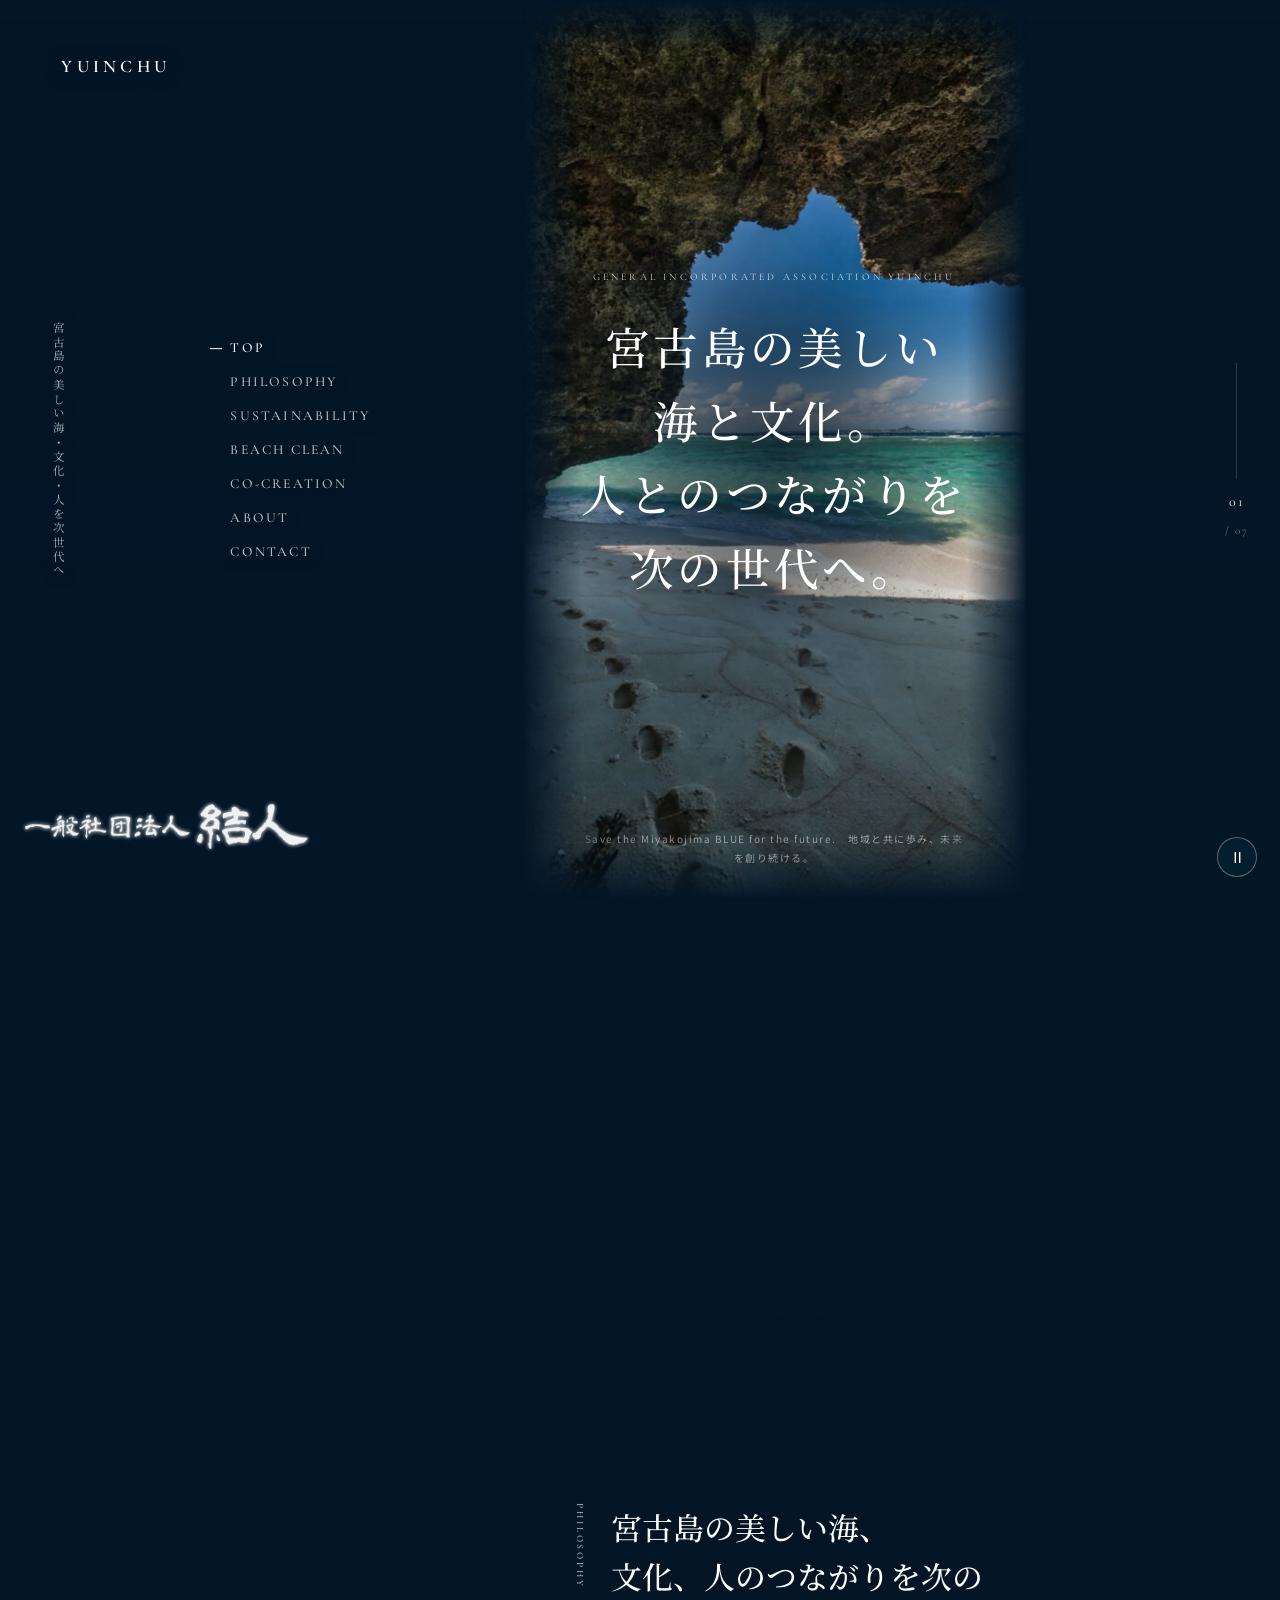
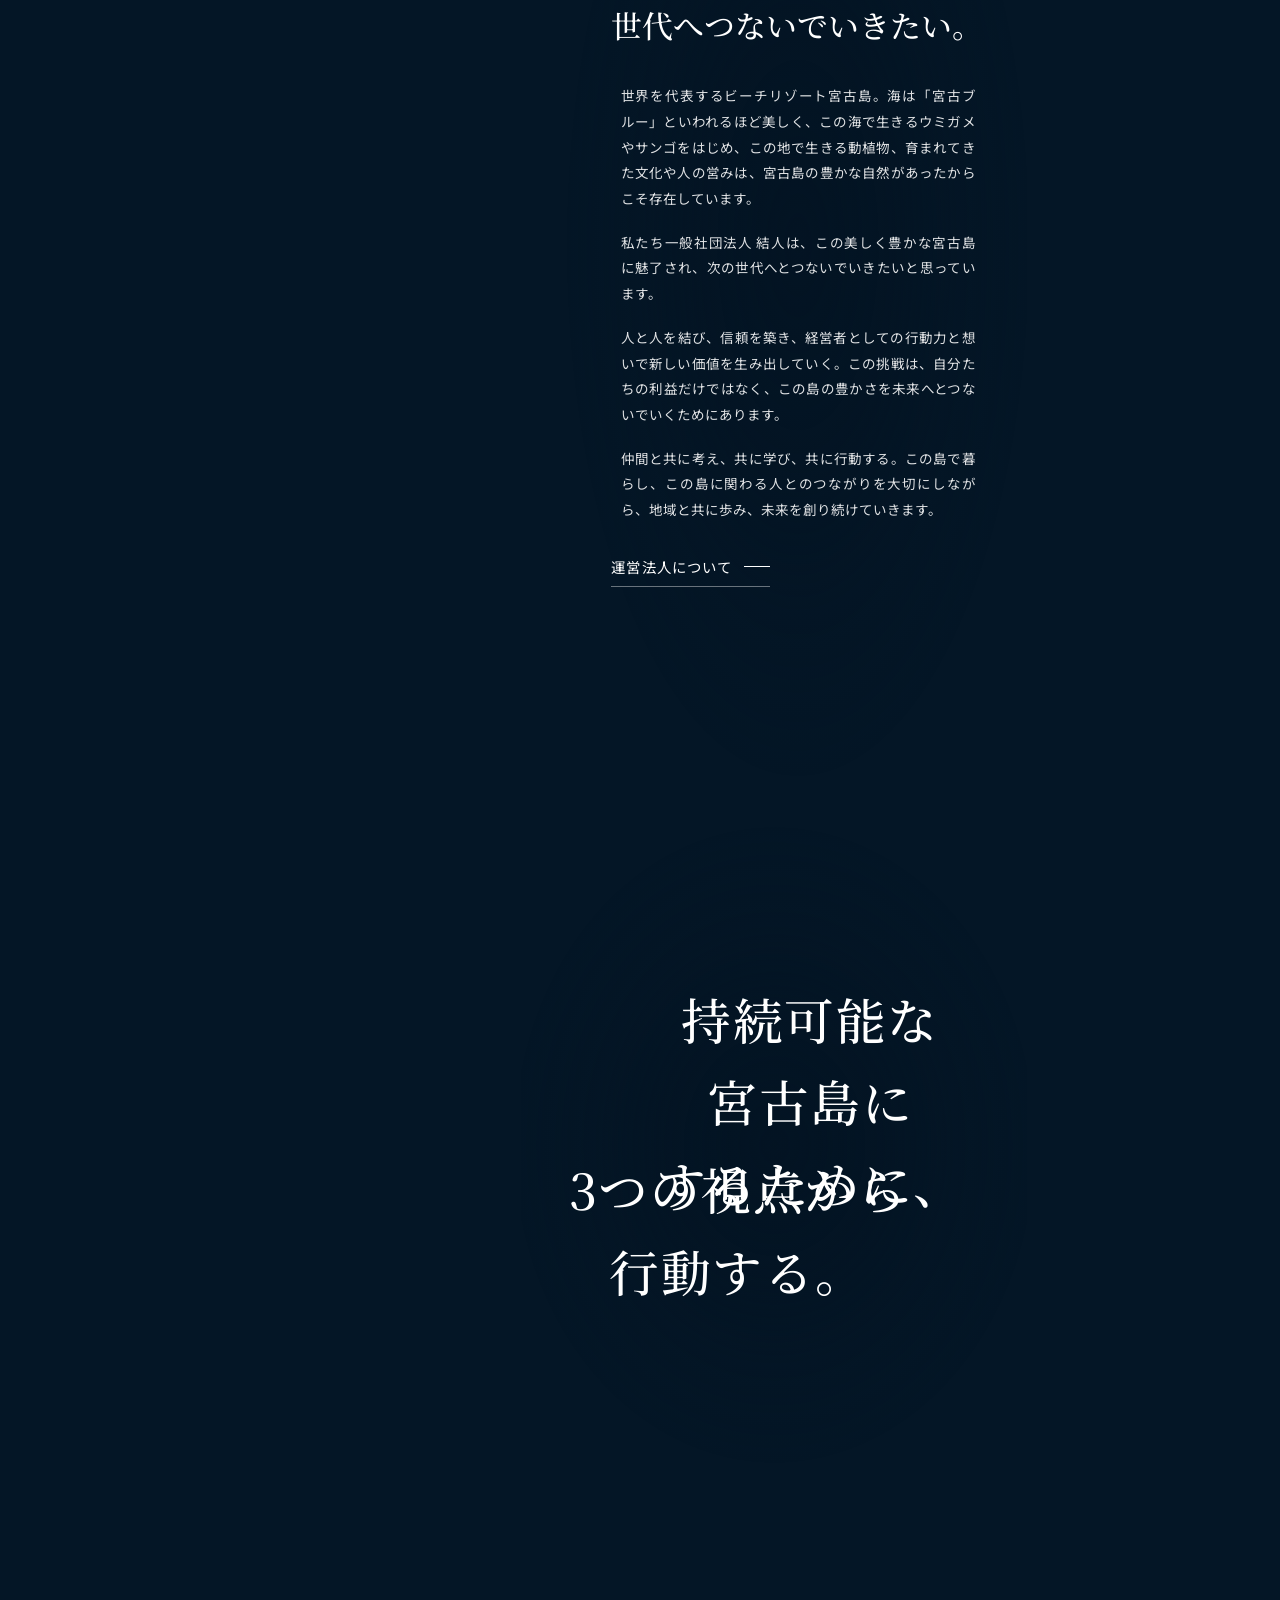
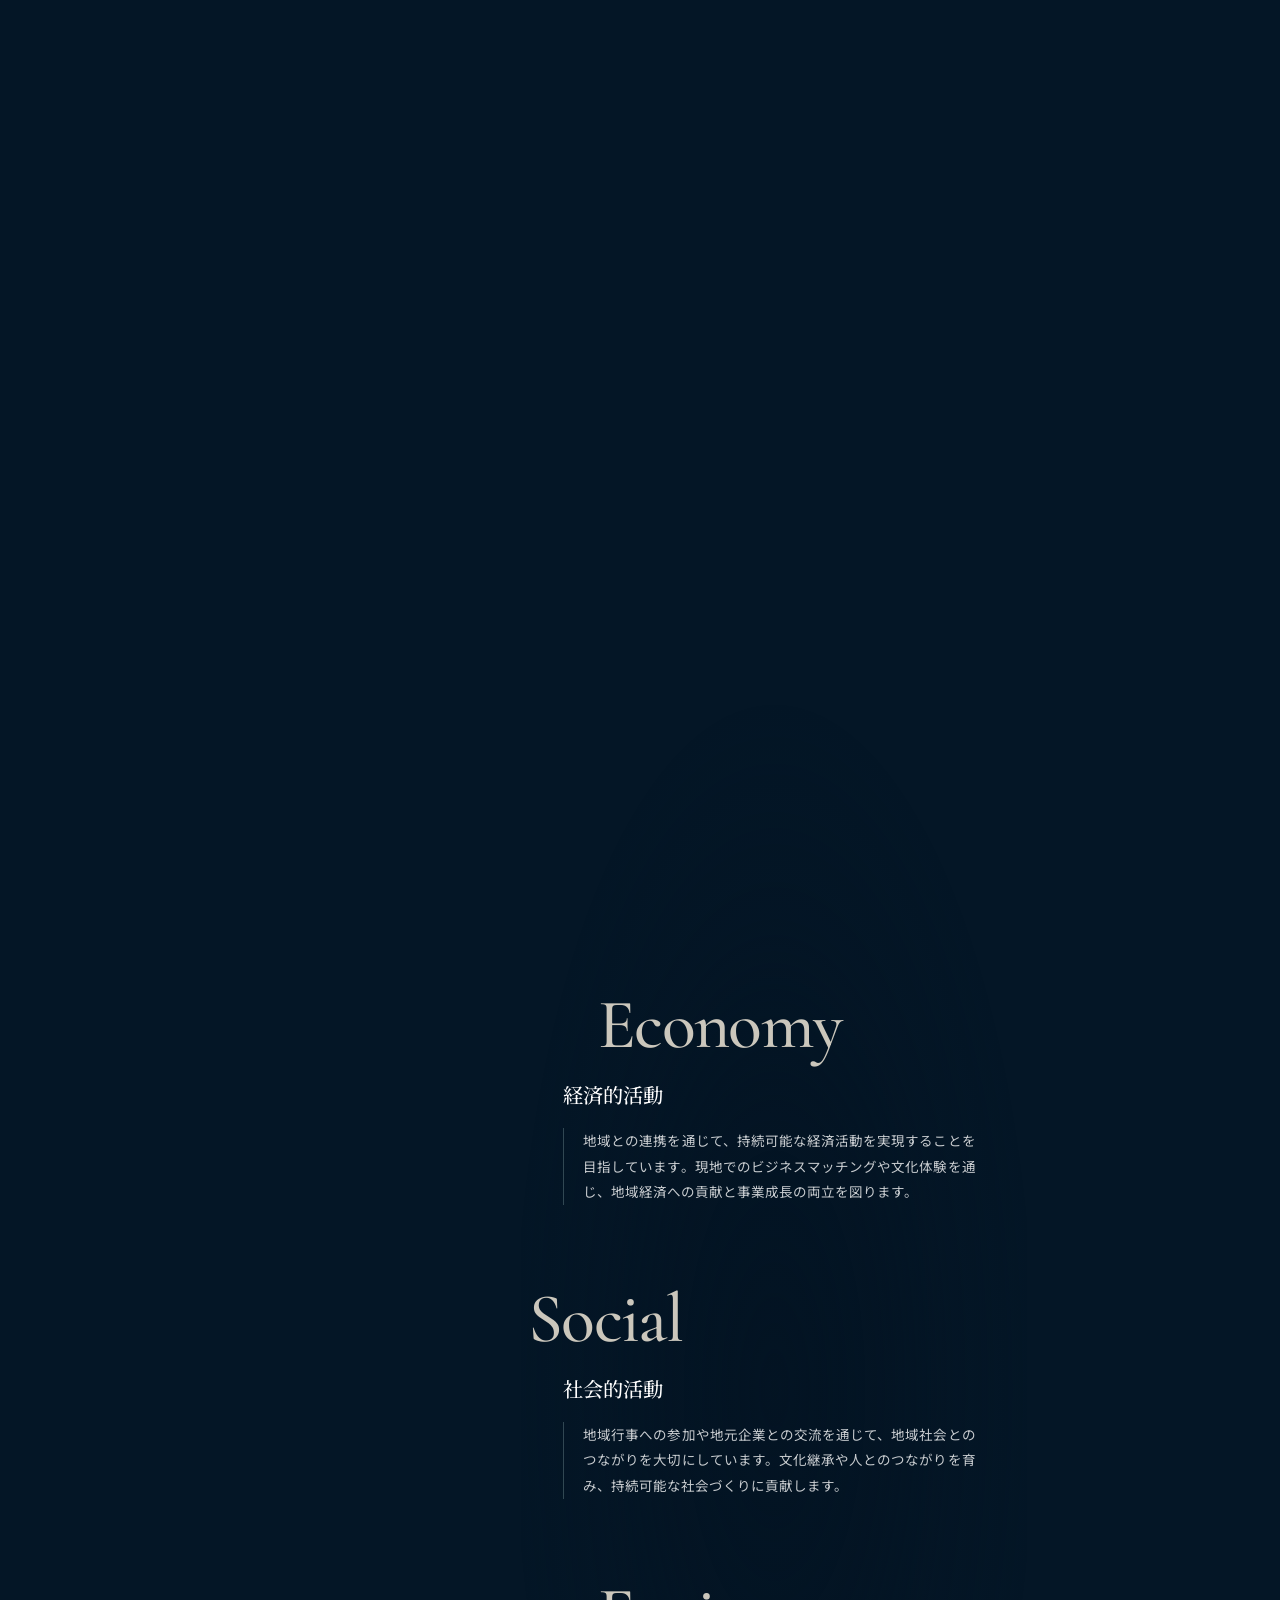
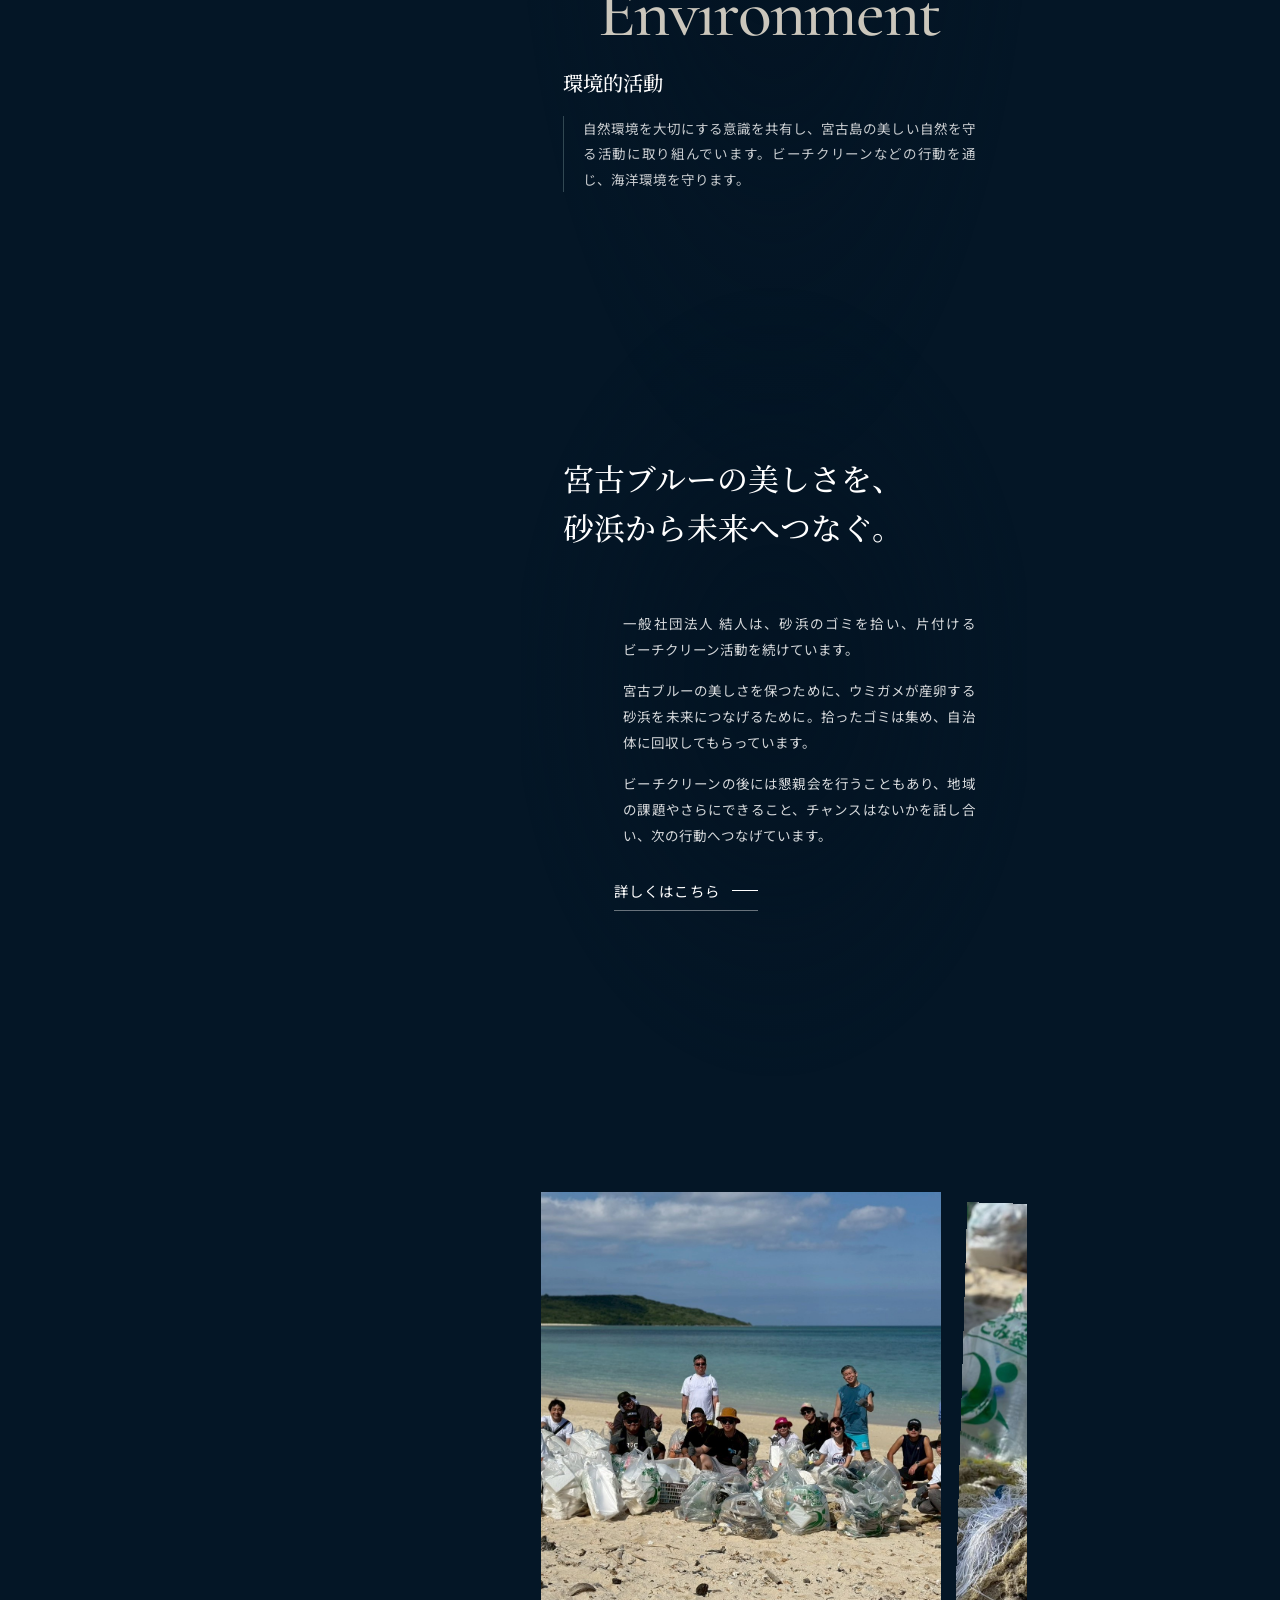
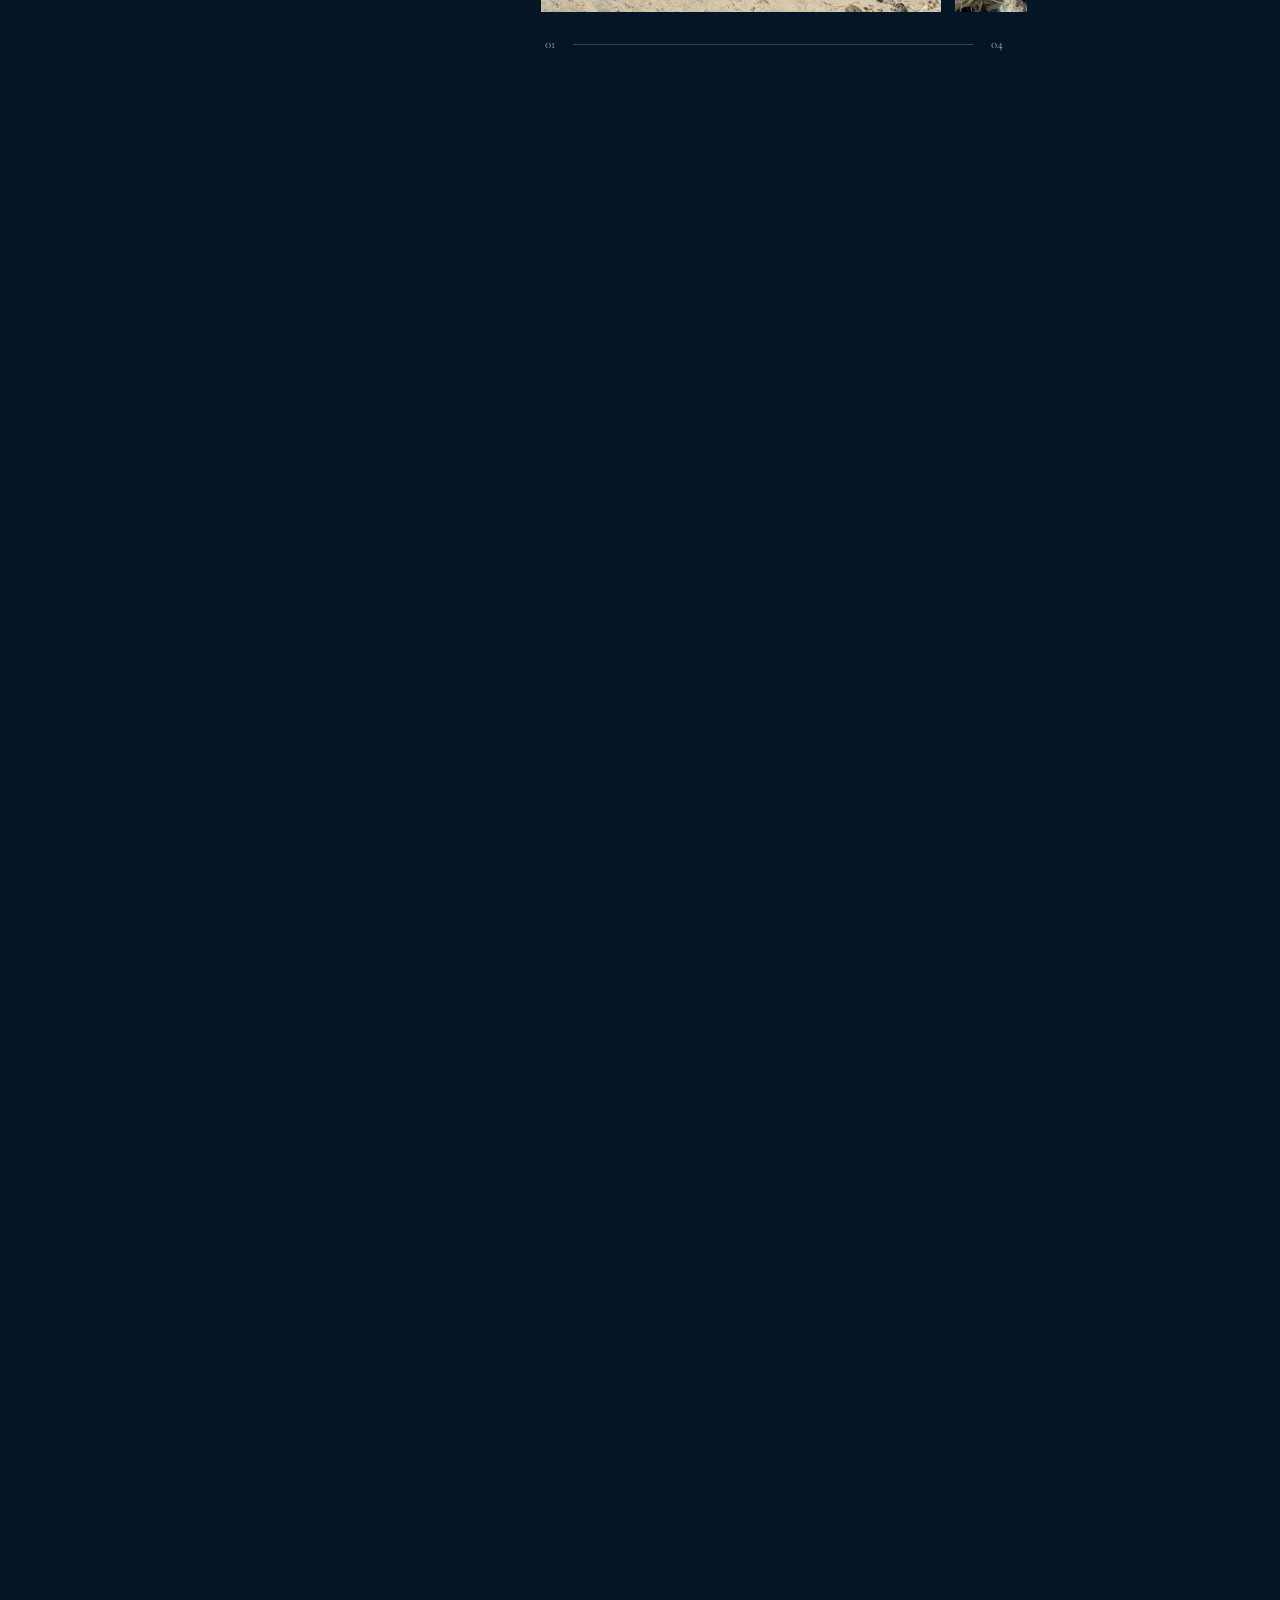
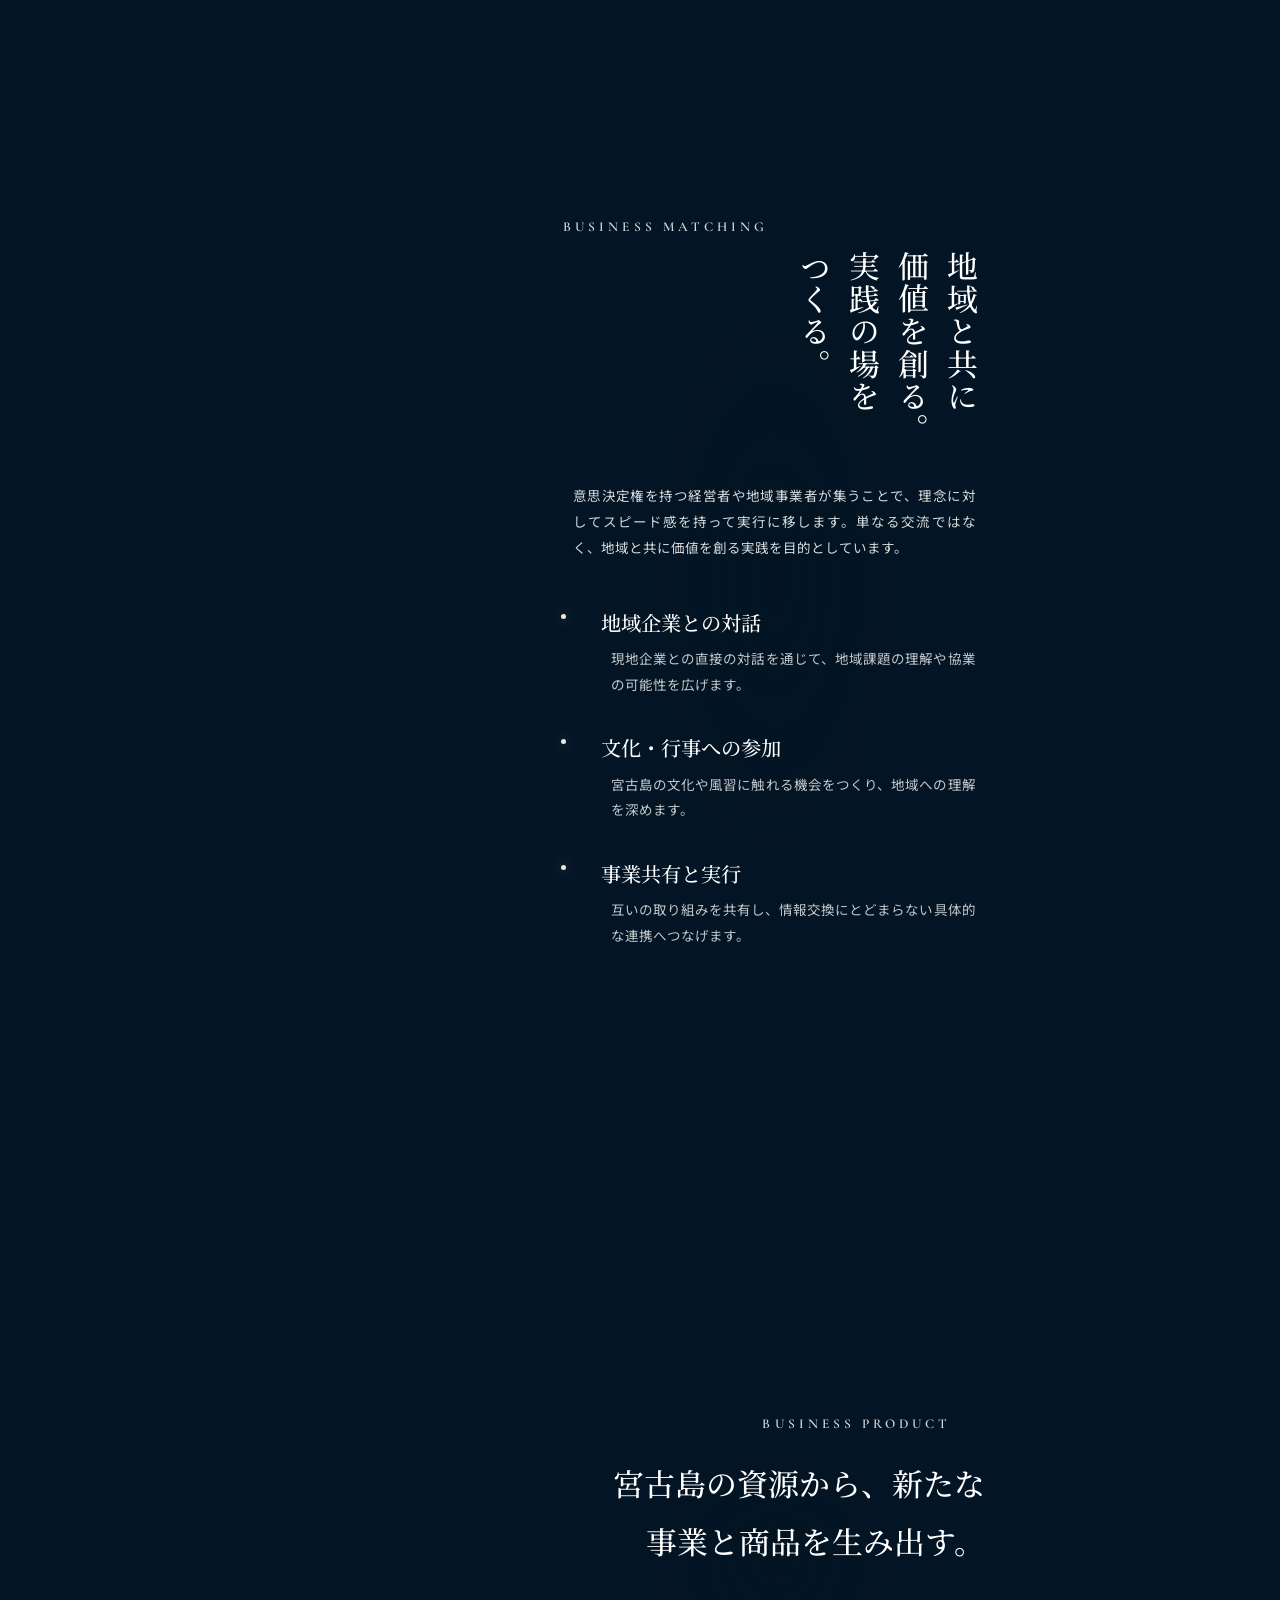
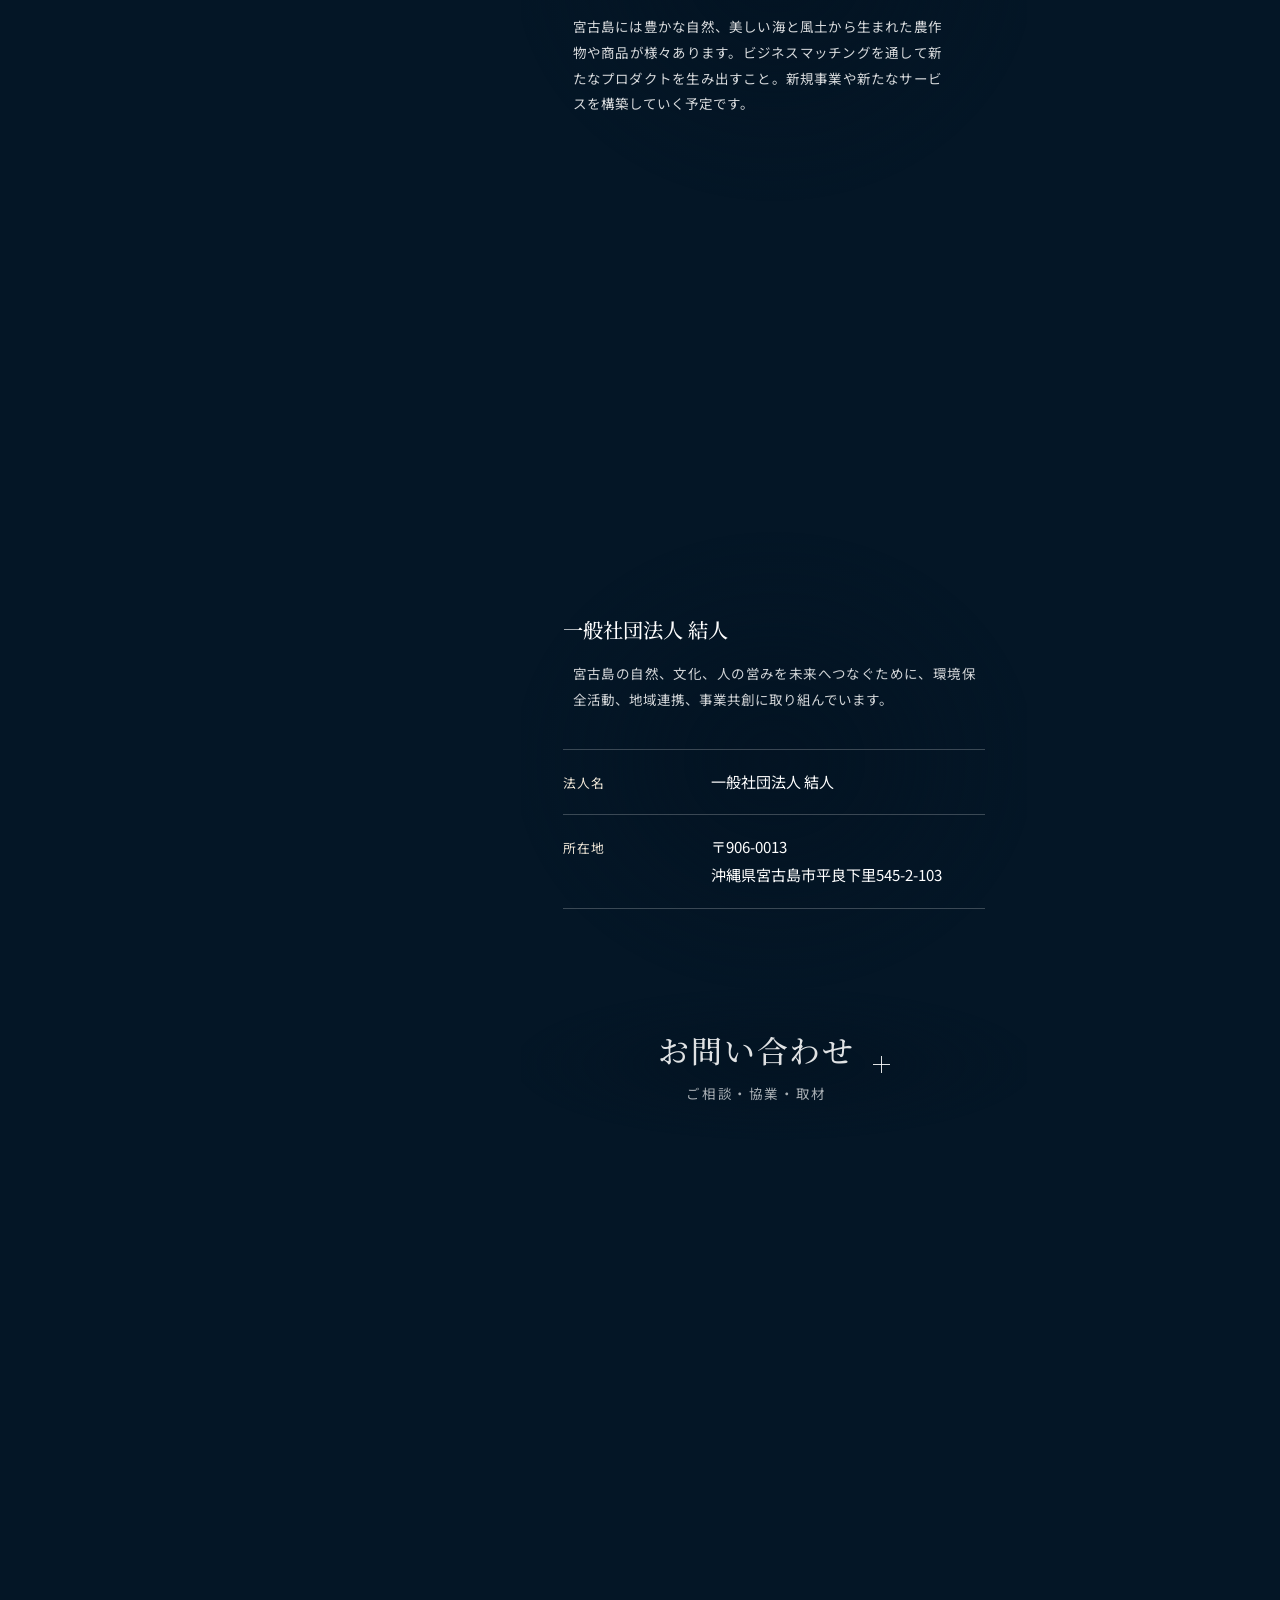
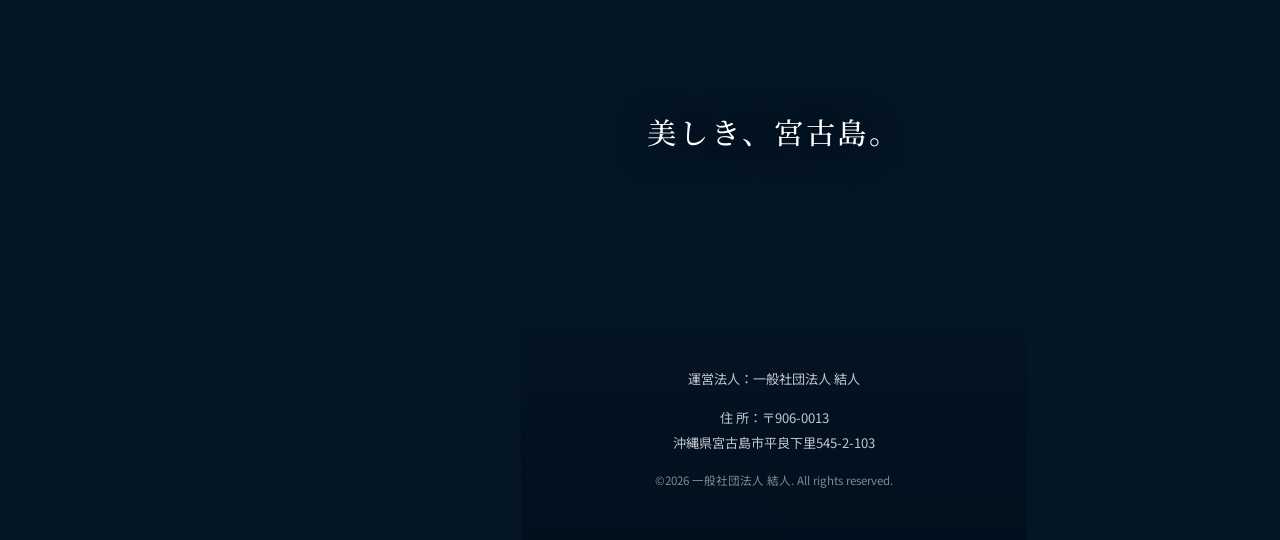
==== index.html @ 16fbea8f "Trigger ripple when sustainability heading appears" ====
<!DOCTYPE html>
<html lang="ja">
<head>
  <meta charset="UTF-8">
  <meta name="viewport" content="width=device-width, initial-scale=1.0">
  <meta name="robots" content="noindex, nofollow">
  <meta name="description" content="一般社団法人 結人は、宮古島の美しい海・文化・人のつながりを次世代へつなぐため、環境保全、地域連携、持続可能な経済活動に取り組む法人です。">
  <title>一般社団法人 結人｜宮古島の美しい海・文化・人を次世代へ</title>
  <link rel="icon" href="assets/favicon.png" type="image/png">
  <!-- ⚠️ CSS より先に置く。あとから付けると、隠す前の文字が一瞬見えてしまう。
       JS を切ればこのクラスは付かず、見出しは最初から読める -->
  <script>document.documentElement.classList.add('js');</script>
  <link rel="stylesheet" href="style_motion.css?v=260925-ripple-1">
  <link rel="preconnect" href="https://fonts.googleapis.com">
  <link rel="preconnect" href="https://fonts.gstatic.com" crossorigin>
  <link href="https://fonts.googleapis.com/css2?family=Noto+Sans+JP:wght@300;400;500;700&family=Noto+Serif+JP:wght@400;500;600&family=Cormorant+Garamond:wght@400;500;600&display=swap" rel="stylesheet">
</head>
<body class="motion-edition">

  <!-- ══ 背景の潜水映像 ══════════════════════════════════════
       窓（.dive-window）はスクロールで位置と大きさが変わる。
       背面（.dive-ambient）は同じ映像を大きくぼかしたもので、
       縦長の映像を横長の画面に置いたときの左右の余りを埋める。
       スマホでは窓が画面いっぱいになるので背面は使わない。 -->
  <div class="dive-stage" aria-hidden="true">
    <div class="dive-ambient">
      <video id="dive-bg" muted playsinline preload="none" poster="assets/dive/dive-poster.jpg">
        <source data-src="assets/dive/dive-sm.mp4" type="video/mp4">
      </video>
    </div>
    <div class="dive-window" id="dive-window">
      <video id="dive" muted playsinline preload="none" poster="assets/dive/dive-poster.jpg">
        <source data-src="assets/dive/dive.mp4" type="video/mp4">
      </video>
      <canvas class="water-ripple" id="water-ripple" aria-hidden="true"></canvas>
    </div>
    <div class="water-light"></div>
    <div class="dive-tint" id="dive-tint"></div>
  </div>

  <!-- 左に固定する案内。広い画面でだけ出る（現行サイトと同じ配置） -->
  <p class="side-copy" aria-hidden="true">宮古島の美しい海・文化・人を次世代へ</p>
  <a class="side-logo" href="#top" aria-label="一般社団法人 結人 トップへ">
    <img src="assets/footer-logo.png" alt="">
  </a>

  <header class="site-header" id="top">
    <div class="site-header__inner">
      <a class="brand" href="#top" aria-label="一般社団法人 結人 トップへ">YUINCHU</a>
      <nav class="global-nav" id="global-nav" aria-label="サイトナビゲーション">
        <a href="#top">TOP</a>
        <a href="#philosophy">PHILOSOPHY</a>
        <a href="#sustainability">SUSTAINABILITY</a>
        <a href="#beach-clean">BEACH CLEAN</a>
        <a href="#co-creation">CO-CREATION</a>
        <a href="#company">ABOUT</a>
        <a href="#contact">CONTACT</a>
      </nav>
      <button class="menu-button" id="menu-button" type="button" aria-label="メニューを開閉" aria-controls="global-nav" aria-expanded="false">
        <span></span><span></span><span></span>
      </button>
    </div>
  </header>

  <div class="journey" aria-hidden="true"><span class="journey__line"></span><span class="journey__number">01</span><span class="journey__total">/ 07</span></div>
  <button class="motion-toggle" type="button" aria-pressed="false" aria-label="動きを止める"><span aria-hidden="true">Ⅱ</span></button>
  <main>

    <!-- ── 1. ヒーロー｜窓は中央・大 ───────────────────────── -->
    <section class="sc sc--hero" data-window="center-lg" data-tint="0" aria-labelledby="hero-title">
      <div class="hero__hold"><div class="hero__inner readable">
        <p class="hero__en">GENERAL INCORPORATED ASSOCIATION YUINCHU</p>
        <h1 class="hero__title" id="hero-title" lang="ja"><span>宮古島の美しい</span><span>海と文化。</span><span>人とのつながりを</span><span>次の世代へ。</span></h1>
      </div>
      <!-- FVの下で細く流す。1組目だけ読み上げに渡し、2組目は見た目をつなぐための複製 -->
      <div class="hero__marquee">
        <div class="hero__marquee-track">
          <span class="hero__marquee-item">Save the Miyakojima BLUE for the future.　地域と共に歩み、未来を創り続ける。</span>
          <span class="hero__marquee-item" aria-hidden="true">Save the Miyakojima BLUE for the future.　地域と共に歩み、未来を創り続ける。</span>
        </div>
      </div></div>
    </section>

    <!-- ── 2. 理念｜窓は左、本文は右の1カラム ─────────────── -->
    <section class="sc sc--philosophy" data-window="left" data-tint="8" id="philosophy">
      <div class="philosophy__grid">
        <p class="rail" aria-hidden="true">PHILOSOPHY</p>
        <div class="philosophy__body readable" data-motion="lines">
          <h2 class="t-lead"><span class="mobile-line">宮古島の美しい海、文化、</span><span class="mobile-line">人のつながりを次の世代へ</span><span class="mobile-line">つないでいきたい。</span></h2>
          <p>世界を代表するビーチリゾート宮古島。海は「宮古ブルー」といわれるほど美しく、この海で生きるウミガメやサンゴをはじめ、この地で生きる動植物、育まれてきた文化や人の営みは、宮古島の豊かな自然があったからこそ存在しています。</p>
          <p>私たち一般社団法人 結人は、この美しく豊かな宮古島に魅了され、次の世代へとつないでいきたいと思っています。</p>
          <p>人と人を結び、信頼を築き、経営者としての行動力と想いで新しい価値を生み出していく。この挑戦は、自分たちの利益だけではなく、この島の豊かさを未来へとつないでいくためにあります。</p>
          <p>仲間と共に考え、共に学び、共に行動する。この島で暮らし、この島に関わる人とのつながりを大切にしながら、地域と共に歩み、未来を創り続けていきます。</p>
          <a class="link-arrow" href="about.html">運営法人について</a>
        </div>
      </div>
    </section>

    <!-- ── 3. 水面を割る｜窓が画面いっぱい。ここがピーク ──── -->
    <section class="sc sc--break" data-window="full" data-tint="0" id="sustainability">
      <div class="break__hold"><div class="break__inner readable" data-motion="bloom">
        <h2 class="t-huge"><span class="break__line">持続可能な宮古島にするために、</span><br><span class="break__line">3つの視点から行動する。</span></h2>
      </div></div>
    </section>

    <!-- ── 4. 3つの行動｜窓は右下へ退く。横長の帯で積む ──── -->
    <section class="sc sc--acts" data-window="corner-br" data-tint="18">
      <div class="acts__inner readable" data-motion="draw">
        <ol class="acts">
          <li class="act">
            <p class="act__en">Economy</p>
            <h3 class="act__title">経済的活動</h3>
            <p class="act__text">地域との連携を通じて、持続可能な経済活動を実現することを目指しています。現地でのビジネスマッチングや文化体験を通じ、地域経済への貢献と事業成長の両立を図ります。</p>
          </li>
          <li class="act">
            <p class="act__en">Social</p>
            <h3 class="act__title">社会的活動</h3>
            <p class="act__text">地域行事への参加や地元企業との交流を通じて、地域社会とのつながりを大切にしています。文化継承や人とのつながりを育み、持続可能な社会づくりに貢献します。</p>
          </li>
          <li class="act">
            <p class="act__en">Environment</p>
            <h3 class="act__title">環境的活動</h3>
            <p class="act__text">自然環境を大切にする意識を共有し、宮古島の美しい自然を守る活動に取り組んでいます。ビーチクリーンなどの行動を通じ、海洋環境を守ります。</p>
          </li>
        </ol>
      </div>
    </section>

    <!-- ── 5. ビーチクリーン｜窓は画面下へ。写真は横に流す ── -->
    <section class="sc sc--beach" data-window="corner-tl" data-tint="24" id="beach-clean">
      <div class="beach__head readable" data-motion="curtain">
        <h2 class="t-lead">宮古ブルーの美しさを、砂浜から未来へつなぐ。</h2>
        <div class="beach__text">
          <p>一般社団法人 結人は、砂浜のゴミを拾い、片付けるビーチクリーン活動を続けています。</p>
          <p>宮古ブルーの美しさを保つために、ウミガメが産卵する砂浜を未来につなげるために。拾ったゴミは集め、自治体に回収してもらっています。</p>
          <p>ビーチクリーンの後には懇親会を行うこともあり、地域の課題やさらにできること、チャンスはないかを話し合い、次の行動へつなげています。</p>
          <a class="link-arrow" href="beach-clean.html">詳しくはこちら</a>
        </div>
      </div>
      <div class="gallery-journey"><div class="gallery-hold"><div class="beach__strip" role="group" aria-label="ビーチクリーン活動の写真">
        <!-- ⚠️ 同じ4枚を2組ぶん並べる。1組ぶん流したところで最初へ戻すので、
             途切れずに回り続ける。片方は読み上げから外す -->
        <div class="beach__track">
          <figure><img src="assets/beach-clean-team.jpg" alt="宮古島の砂浜で行われたビーチクリーン活動" loading="lazy"></figure>
          <figure><img src="assets/beach-clean-trash.jpg" alt="砂浜で回収された漂着ゴミ" loading="lazy"></figure>
          <figure><img src="assets/beach-clean-team-vertical.jpg" alt="ビーチクリーン活動に参加した人々" loading="lazy"></figure>
          <figure><img src="assets/beach-clean-collected.jpg" alt="ビーチクリーンで集められたゴミ" loading="lazy"></figure>
          <figure aria-hidden="true"><img src="assets/beach-clean-team.jpg" alt="" loading="lazy"></figure>
          <figure aria-hidden="true"><img src="assets/beach-clean-trash.jpg" alt="" loading="lazy"></figure>
          <figure aria-hidden="true"><img src="assets/beach-clean-team-vertical.jpg" alt="" loading="lazy"></figure>
          <figure aria-hidden="true"><img src="assets/beach-clean-collected.jpg" alt="" loading="lazy"></figure>
        </div>
      </div><div class="gallery-meter" aria-hidden="true"><span>01</span><i></i><span>04</span></div></div></div>
    </section>

    <!-- ── 6. 共創｜窓は右。左は罫線で区切ったリスト ──────── -->
    <section class="sc sc--cocreation" data-window="right" data-tint="30" id="co-creation">
      <div class="cocreation__grid readable" data-motion="rise">
        <div class="cocreation__head">
          <p class="rail" aria-hidden="true">BUSINESS MATCHING</p>
          <h2 class="t-lead" lang="ja">地域と共に<br>価値を創る。<br>実践の場を<br>つくる。</h2>
          <p>意思決定権を持つ経営者や地域事業者が集うことで、理念に対してスピード感を持って実行に移します。単なる交流ではなく、地域と共に価値を創る実践を目的としています。</p>
        </div>
        <dl class="ruled">
          <div>
            <dt>地域企業との対話</dt>
            <dd>現地企業との直接の対話を通じて、地域課題の理解や協業の可能性を広げます。</dd>
          </div>
          <div>
            <dt>文化・行事への参加</dt>
            <dd>宮古島の文化や風習に触れる機会をつくり、地域への理解を深めます。</dd>
          </div>
          <div>
            <dt>事業共有と実行</dt>
            <dd>互いの取り組みを共有し、情報交換にとどまらない具体的な連携へつなげます。</dd>
          </div>
        </dl>
      </div>
    </section>

    <!-- ── 7. プロダクト｜写真が画面の端まで出る ──────────── -->
    <section class="sc sc--product" data-window="center-md" data-tint="38">
      <div class="product__body readable" data-motion="unveil">
        <p class="rail rail--flat" aria-hidden="true">BUSINESS PRODUCT</p>
        <h2 class="t-lead"><span class="mobile-line">宮古島の資源から、</span><span class="mobile-line">新たな事業と商品を生み出す。</span></h2>
        <p>宮古島には豊かな自然、美しい海と風土から生まれた農作物や商品が様々あります。ビジネスマッチングを通して新たなプロダクトを生み出すこと。新規事業や新たなサービスを構築していく予定です。</p>
      </div>
    </section>

    <!-- ── 8. 法人概要｜窓は背景へ沈む ─────────────────── -->
    <section class="sc sc--company" data-window="backdrop" data-tint="46" id="company">
      <div class="company__inner readable" data-motion="stack">
        <h2 class="t-mid">一般社団法人 結人</h2>
        <p class="company__lead">宮古島の自然、文化、人の営みを未来へつなぐために、環境保全活動、地域連携、事業共創に取り組んでいます。</p>
        <dl class="company__table">
          <div><dt>法人名</dt><dd>一般社団法人 結人</dd></div>
          <div><dt>所在地</dt><dd>〒906-0013<br>沖縄県宮古島市平良下里545-2-103</dd></div>
        </dl>
      </div>
    </section>

    <!-- ── 9. お問い合わせ｜最深部。ふだんは閉じておく ───── -->
    <section class="sc sc--contact" data-window="full-deep" data-tint="56" id="contact">
      <div class="contact__inner readable" data-motion="pop">
        <!-- details を使う。JS を切っても開けるし、キーボードでも操作できる -->
        <details class="ask">
          <summary class="cta">
            <span class="cta__text">
              <span class="cta__label">お問い合わせ</span>
              <span class="cta__note">ご相談・協業・取材</span>
            </span>
            <span class="cta__mark" aria-hidden="true"></span>
          </summary>
          <form class="cform" id="contact-form" novalidate>
            <label>
              <span>お名前</span>
              <input type="text" name="name" autocomplete="name" required>
            </label>
            <label>
              <span>メールアドレス</span>
              <input type="email" name="email" autocomplete="email" required>
            </label>
            <label>
              <span>お問い合わせ内容</span>
              <textarea name="message" rows="5" required></textarea>
            </label>
            <!-- どのページから届いたかを記録する欄。人には見えない -->
            <input type="hidden" name="source" value="法人サイト">
            <!-- 迷惑送信よけ。人には見えない欄で、ここに入力があると機械と判断して捨てる -->
            <input class="cform__trap" type="text" name="website" tabindex="-1" autocomplete="off" aria-hidden="true">
            <button class="cform__button" type="submit">送信する</button>
            <p class="cform__thanks" id="contact-thanks" role="status" aria-live="polite" tabindex="-1" hidden>ありがとうございます。お問い合わせを受け付けました。担当者より順次ご連絡いたします。</p>
          </form>
        </details>
      </div>
    </section>

    <!-- ── 10. 締めの一言｜いちばん深いところ ─────────────── -->
    <section class="sc sc--closing" data-window="full-deep" data-tint="70">
      <p class="closing readable" lang="ja">美しき、宮古島。</p>
    </section>

    <footer class="footer">
      <div class="footer__inner">
        <img src="assets/footer-logo.png" alt="一般社団法人 結人" width="180">
        <p>運営法人：一般社団法人 結人</p>
        <address>住 所：〒906-0013<br>沖縄県宮古島市平良下里545-2-103</address>
        <p class="footer__copy">&copy;2026 一般社団法人 結人. All rights reserved.</p>
      </div>
    </footer>

  </main>

  <script src="motion.js?v=260915-1"></script>
  <script src="ripple.js?v=260925-5" defer></script>
  <script>
    // シーンと映像の対応点は motion.js 内でまとめて測定する。
    initDive({
      main: document.getElementById('dive'),
      ambient: document.getElementById('dive-bg'),
      windowEl: document.getElementById('dive-window'),
      tintEl: document.getElementById('dive-tint')
    });

    // ── メニュー ───────────────────────────────────────
    const menuButton = document.getElementById('menu-button');
    const globalNav = document.getElementById('global-nav');
    const header = document.querySelector('.site-header');

    menuButton.addEventListener('click', () => {
      const isOpen = globalNav.classList.toggle('is-open');
      menuButton.classList.toggle('is-active', isOpen);
      document.body.classList.toggle('is-menu-open', isOpen);
      menuButton.setAttribute('aria-expanded', String(isOpen));
    });
    globalNav.querySelectorAll('a').forEach((link) => {
      link.addEventListener('click', () => {
        globalNav.classList.remove('is-open');
        menuButton.classList.remove('is-active');
        document.body.classList.remove('is-menu-open');
        menuButton.setAttribute('aria-expanded', 'false');
      });
    });
    const updateHeader = () => header.classList.toggle('is-scrolled', window.scrollY > 40);
    window.addEventListener('scroll', updateHeader, { passive: true });
    updateHeader();

    // ── メニューの現在地 ───────────────────────────────
    // 画面の上から42%の高さを越えた最後の節を「いま読んでいる節」とする。
    const navLinks = Array.from(globalNav.querySelectorAll('a[href^="#"]'));
    const navPairs = navLinks
      .map((link) => ({ link, section: document.querySelector(link.getAttribute('href')) }))
      .filter((pair) => pair.section);

    const updateCurrent = () => {
      let current = navPairs[0];
      navPairs.forEach((pair) => {
        if (pair.section.getBoundingClientRect().top <= window.innerHeight * 0.42) current = pair;
      });
      navPairs.forEach((pair) => pair.link.classList.toggle('is-current', pair === current));
    };
    window.addEventListener('scroll', updateCurrent, { passive: true });
    window.addEventListener('resize', updateCurrent);
    updateCurrent();

    // ── 問い合わせフォーム ─────────────────────────────
    // 送信先は GAS のウェブアプリURL。現行 index.html と同じ受け口。
    // ⚠️ 本番へ採用するときは index.html / beach-clean.html と同じ値かを確認する。
    const FORM_ENDPOINT = 'https://script.google.com/macros/s/AKfycbxFKGOOMtYHCPVky88VasHFgksMs4KGtFgyfDVQcy8qtW2qyQl0ZXv4TtIHbyn8DGXL/exec';

    const contactForm = document.getElementById('contact-form');
    const contactThanks = document.getElementById('contact-thanks');
    const contactButton = contactForm.querySelector('.cform__button');

    contactForm.addEventListener('submit', async (event) => {
      event.preventDefault();
      if (!contactForm.checkValidity()) { contactForm.reportValidity(); return; }
      if (!FORM_ENDPOINT) {
        contactThanks.textContent = 'ただいまフォームを準備中です。お手数ですが、時間をおいてお試しください。';
        contactThanks.hidden = false;
        return;
      }
      const buttonLabel = contactButton.textContent;
      contactButton.disabled = true;
      contactButton.textContent = '送信中…';
      const params = new URLSearchParams();
      new FormData(contactForm).forEach((value, key) => params.append(key, value));
      try {
        await fetch(FORM_ENDPOINT, { method: 'POST', mode: 'no-cors', body: params });
        contactForm.querySelectorAll('label, .cform__button').forEach((el) => { el.hidden = true; });
        contactThanks.hidden = false;
        contactThanks.focus();
      } catch (error) {
        contactButton.disabled = false;
        contactButton.textContent = buttonLabel;
        window.alert('送信に失敗しました。時間をおいて、もう一度お試しください。');
      }
    });
  </script>
</body>
</html>
---- style_motion.css ----
@import url('./style_dive-a.css?v=260907-type-4');
/* Motion study, 2026-09-15. Shared original remains untouched.
   One fixed film window; movement belongs to the water, type and photographs. */
@view-transition { navigation: auto; }
::view-transition-old(root) { animation: passage-out .35s ease both; }
::view-transition-new(root) { animation: passage-in .65s ease both; }
@keyframes passage-out { to { opacity: 0; } }
@keyframes passage-in { from { opacity: 0; transform: translateY(12px); } }
.motion-edition { --current: 0; --depth: 0; --surface: 0; }
.motion-edition main { --fs-hero: clamp(1.9rem, 8.8cqw, 3.05rem); --fs-lead: clamp(1.35rem, 6.1cqw, 2rem); }
.motion-edition .sc { overflow-x: clip; overflow-y: visible; }
.motion-edition .readable::before { inset: -28% -12%; }
.motion-edition .dive-window { view-transition-name: ocean; }
.motion-edition .dive-tint { background: linear-gradient(180deg, #06374400, #021a2ed9); }
/* Keep the stretched side fill soft enough for the 540px video, while revealing a little more of the water. */
@media (min-width: 768px) {
  .dive-ambient video, .dive-ambient img { filter: blur(36px) saturate(1.35); }
}
.motion-edition .hero__marquee-track { animation: none; }
.motion-edition .hero__marquee-item { font-size: 10px; letter-spacing: .15em; }
.motion-edition .hero__marquee { bottom: 25px; }
.motion-edition .hero__inner { width: 100%; }
.motion-edition .hero__title { line-height: 1.65; letter-spacing: .075em; }
.motion-edition .hero__en { line-height: 1.8; font-size: 10px; }
/* Sticky is enabled only after the choreography has initialized. JS failure stays a normal page. */
.motion-ready .sc.sc--hero { display: block; height: 155svh; padding-block: 0; }
.motion-ready .hero__hold { position: sticky; top: 0; height: 100svh; display: grid; align-items: center; }
.motion-ready .hero__inner { transform: translate3d(0,var(--hero-y,0px),0) scale(var(--hero-scale,1)); opacity: var(--hero-alpha,1); }
.motion-ready .hero__title span { transform-origin: 50% 80%; }
/* Waterline: type gathers around a shared horizon, rests, then releases. */
.motion-ready .sc.sc--break { display: block; height: 195svh; min-height: 0; padding-block: 0; }
.motion-ready .break__hold { position: sticky; top: 0; height: 100svh; display: grid; align-items: center; }
.motion-edition .sc--break .t-huge { font-size: clamp(2rem,9.8cqw,3.35rem); line-height: 1.65; letter-spacing: .03em; }
.motion-edition .break__line { display: inline-block; }
.motion-ready .break__line:first-child { transform: translate3d(var(--line-x,0px),var(--line-y,0px),0); }
.motion-ready .break__line:last-child { transform: translate3d(calc(-1 * var(--line-x,0px)),calc(-1 * var(--line-y,0px)),0); }
.motion-ready .break__inner { transform: scale(var(--break-scale,1)); }
.water-ripple { position: absolute; inset: 0; width: 100%; height: 100%; opacity: 0; transition: opacity .45s ease; pointer-events: none; }
.water-ripple.is-active { opacity: 1; }
.water-light { position: absolute; inset: -12%; background: conic-gradient(from 166deg at 60% -10%, transparent 0deg, #defbf91a 8deg, transparent 15deg, #e8fff00c 22deg, transparent 29deg); opacity: var(--light,0); transform: translate3d(var(--light-x,0px),0,0); }
/* A continuous score, readable even with motion paused. */
.journey { position: fixed; z-index: 40; right: 32px; top: 50%; display: grid; justify-items: center; gap: 14px; font: 14px var(--font-en); letter-spacing: .1em; color: #f4f0e5; transform: translateY(-50%); pointer-events: none; }
.journey__line { width: 1px; height: 116px; background: #ffffff26; position: relative; }
.journey__line::after { content:''; position: absolute; inset: 0; background: #efe7d8; transform: scaleY(var(--current)); transform-origin: top; }
.journey__total { opacity: .5; font-size: 11px; }
.motion-toggle { position: fixed; z-index: 70; right: 23px; bottom: 23px; width: 40px; height: 40px; border: 1px solid #ffffff55; border-radius: 50%; background: #05263780; color: #fff; cursor: pointer; backdrop-filter: blur(8px); }
.motion-toggle:hover { background: #0d5269; }
.motion-toggle:focus-visible, .motion-edition a:focus-visible, .motion-edition summary:focus-visible { outline: 2px solid var(--sand); outline-offset: 7px; }
/* Existing words become sculptural marks. Paragraphs stay still after arrival. */
.motion-edition .philosophy__grid { gap: 22px; }
.motion-edition .philosophy__grid > .rail { position: sticky; top: 24vh; }
.motion-edition .acts__inner { width: 100%; }
.motion-edition .act { display: block; padding: 38px 0; }
.motion-edition .act__en { font-size: clamp(2.8rem,13.8cqw,4.8rem); letter-spacing: -.025em; line-height: 1.1; margin-bottom: 12px; color: #efe7d8; }
.motion-edition .act__title { margin-bottom: 14px; }
.motion-edition .act__text { max-width: 32em; }
.motion-ready .act::before, .motion-ready .act:last-child::after { transform: scaleX(var(--rule,1)); }
.motion-ready .act__en { transform: translate3d(var(--act-x,0px),0,0); }
.motion-edition .act__text { padding-left: 1.4em; border-left: 1px solid #bcdedc40; }
/* Actual photographs replace the automatic duplicate marquee with a scroll-controlled sequence. */
.motion-edition .sc--beach { padding-bottom: 0; }
.motion-edition .beach__head { padding-inline: 0; }
.motion-edition .gallery-journey { margin-inline: calc(var(--pad) * -1); }
.motion-edition .beach__strip { margin: 0; overflow-x: auto; scrollbar-width: thin; scrollbar-color: #efe7d8 transparent; }
.motion-edition .beach__track { animation: none; gap: 20px; padding-inline: 20px; }
.motion-edition .beach__track figure { width: clamp(240px, 38vw, 400px); }
.motion-edition .beach__track figure[aria-hidden] { display: none; }
.motion-edition .beach__track img { height: min(54svh,420px); border-radius: 0; object-fit: cover; }
.motion-ready .gallery-journey { height: 260svh; }
.motion-ready .gallery-hold { position: sticky; top: 0; height: 100svh; display: flex; flex-direction: column; justify-content: center; }
.motion-ready .beach__strip { overflow: hidden; }
.motion-ready .beach__track { transform: translate3d(var(--gallery-x,0px),0,0); }
.motion-ready .beach__track figure { transform: translate3d(0,var(--photo-y,0px),0) rotate(var(--photo-r,0deg)); }
.gallery-meter { display: flex; align-items: center; gap: 18px; margin: 24px 24px 0; font: 13px var(--font-en); color: #fff9; }
.gallery-meter i { flex: 1; height: 1px; background: #fff3; position: relative; }
.gallery-meter i::after { content: ''; position: absolute; inset: 0; background: #efe7d8; transform: scaleX(var(--gallery-p,0)); transform-origin: left; }
/* Co-creation: a vertical thread connects the three existing ideas. */
.motion-edition .ruled { position: relative; gap: 32px; margin-top: 44px; padding-left: 20px; }
.motion-edition .ruled::before { content:''; position:absolute; left: 0; top: 8px; bottom: 8px; width: 1px; background: #d4e6db88; transform: scaleY(var(--thread,1)); transform-origin: top; }
.motion-edition .ruled > div::before { width: 5px; height: 5px; border-radius: 50%; left: -22px; top: 10px; background: #efe7d8; box-shadow: 0 0 14px #d4e6db66; }
.motion-edition .cocreation__head .t-lead { max-height: none; min-height: 250px; }
.motion-ready .cocreation__head .t-lead { transform: translate3d(0,var(--co-y,0px),0); }
.motion-edition .sc--product { min-height: 115svh; }
.motion-edition .product__body .t-lead { line-height: 1.9; }
.motion-edition .cta { position: relative; }
.motion-edition .cta::after { content: ''; position: absolute; inset: -23px -10px; border: 1px solid #e7e4d940; border-radius: 50%; transform: scale(var(--cta-scale,.8)); opacity: var(--cta-opacity,0); pointer-events: none; transition: border-color .35s; }
.motion-edition .cta:hover::after { border-color: #efe7d8; }
.motion-edition .ask[open] .cta::after { opacity: 0; }
/* New reveal primitives: never applied until script is running, no forced replay on reverse scroll. */
.motion-ready [data-arrive] { opacity: 0; transform: translateY(24px); transition: opacity .85s ease, transform 1.1s cubic-bezier(.16,1,.3,1); }
.motion-ready [data-arrive].arrived { opacity: 1; transform: none; }
.motion-ready [data-arrive="type"] { transform: translateY(32px); clip-path: inset(0 0 100% 0); transition: clip-path 1.25s cubic-bezier(.16,1,.3,1), opacity .9s ease, transform 1.25s cubic-bezier(.16,1,.3,1); }
.motion-ready [data-arrive="type"].arrived { clip-path: inset(-10% -5% -10% -5%); transform: none; }
@media (min-width: 768px) { .motion-edition { --pad: clamp(26px,3.3vw,44px); } }
@media (max-width: 767px) {
  .motion-edition { --pad: 28px; }
  .journey { right: 10px; top: auto; bottom: 80px; transform: none; gap: 6px; font-size: 11px; }
  .journey__line { height: 50px; }
  .journey__total { display: none; }
  .motion-toggle { right: 9px; bottom: 21px; width: 34px; height: 34px; }
  .motion-ready .sc.sc--hero { height: 135svh; }
  .motion-ready .sc.sc--break { height: 175svh; }
  .motion-ready .gallery-journey { height: 225svh; }
  .motion-edition .beach__track figure { width: 78vw; }
  .motion-edition .beach__track img { height: min(50svh,400px); }
  .motion-edition .global-nav a { transform: translateY(16px); opacity: 0; transition: transform .6s var(--ease-win), opacity .6s ease; }
  .motion-edition .global-nav.is-open a { transform: none; opacity: 1; }
  .motion-edition .global-nav a:nth-child(2) { transition-delay: 35ms; }
  .motion-edition .global-nav a:nth-child(3) { transition-delay: 70ms; }
  .motion-edition .global-nav a:nth-child(4) { transition-delay: 105ms; }
  .motion-edition .global-nav a:nth-child(5) { transition-delay: 140ms; }
  .motion-edition .global-nav a:nth-child(6) { transition-delay: 175ms; }
  .motion-edition .global-nav a:nth-child(7) { transition-delay: 210ms; }
}
/* The pause control preserves scroll position and pin geometry; all photos become touch-scrollable. */
.motion-paused [data-arrive] { opacity: 1; transform: none; clip-path: none; transition: none; }
.motion-paused .hero__inner, .motion-paused .break__inner, .motion-paused .break__line,
.motion-paused .act__en, .motion-paused .cocreation__head .t-lead, .motion-paused .beach__track,
.motion-paused .beach__track figure { transform: none !important; opacity: 1 !important; }
.motion-paused .beach__strip { overflow-x: auto; }
.motion-paused .water-ripple, .motion-paused .water-light { display: none; }
.motion-paused *, .motion-paused *::before, .motion-paused *::after { animation: none !important; transition: none !important; }
@media (prefers-reduced-motion: reduce) {
  ::view-transition-old(root), ::view-transition-new(root) { animation: none; }
  .water-ripple, .water-light { display: none; }
  .motion-edition .global-nav a { transform: none; opacity: 1; transition: none; }
}

/* Keep the full lead visible without an autonomous marquee. */
.motion-edition .hero__marquee { margin-inline: 0; left: 0; right: 0; padding: 8px 20px; }
.motion-edition .hero__marquee-track { width: auto; display: block; }
.motion-edition .hero__marquee-item { display: block; white-space: normal; padding: 0; line-height: 1.9; }
.motion-edition .hero__marquee-item[aria-hidden] { display: none; }
.motion-paused .hero__en, .motion-paused .hero__title span, .motion-paused .hero__marquee { opacity: 1 !important; filter: none !important; clip-path: none !important; }
.motion-edition .dive-window { background: url('assets/dive/dive-poster.jpg') center / cover; }
@media (prefers-reduced-motion: reduce) {
  .motion-ready .sc.sc--hero, .motion-ready .sc.sc--break { height: auto; min-height: 100svh; }
  .motion-ready .hero__hold, .motion-ready .break__hold { position: relative; }
  .motion-ready .gallery-journey { height: auto; }
  .motion-ready .gallery-hold { position: relative; height: auto; padding-block: 36px; }
}
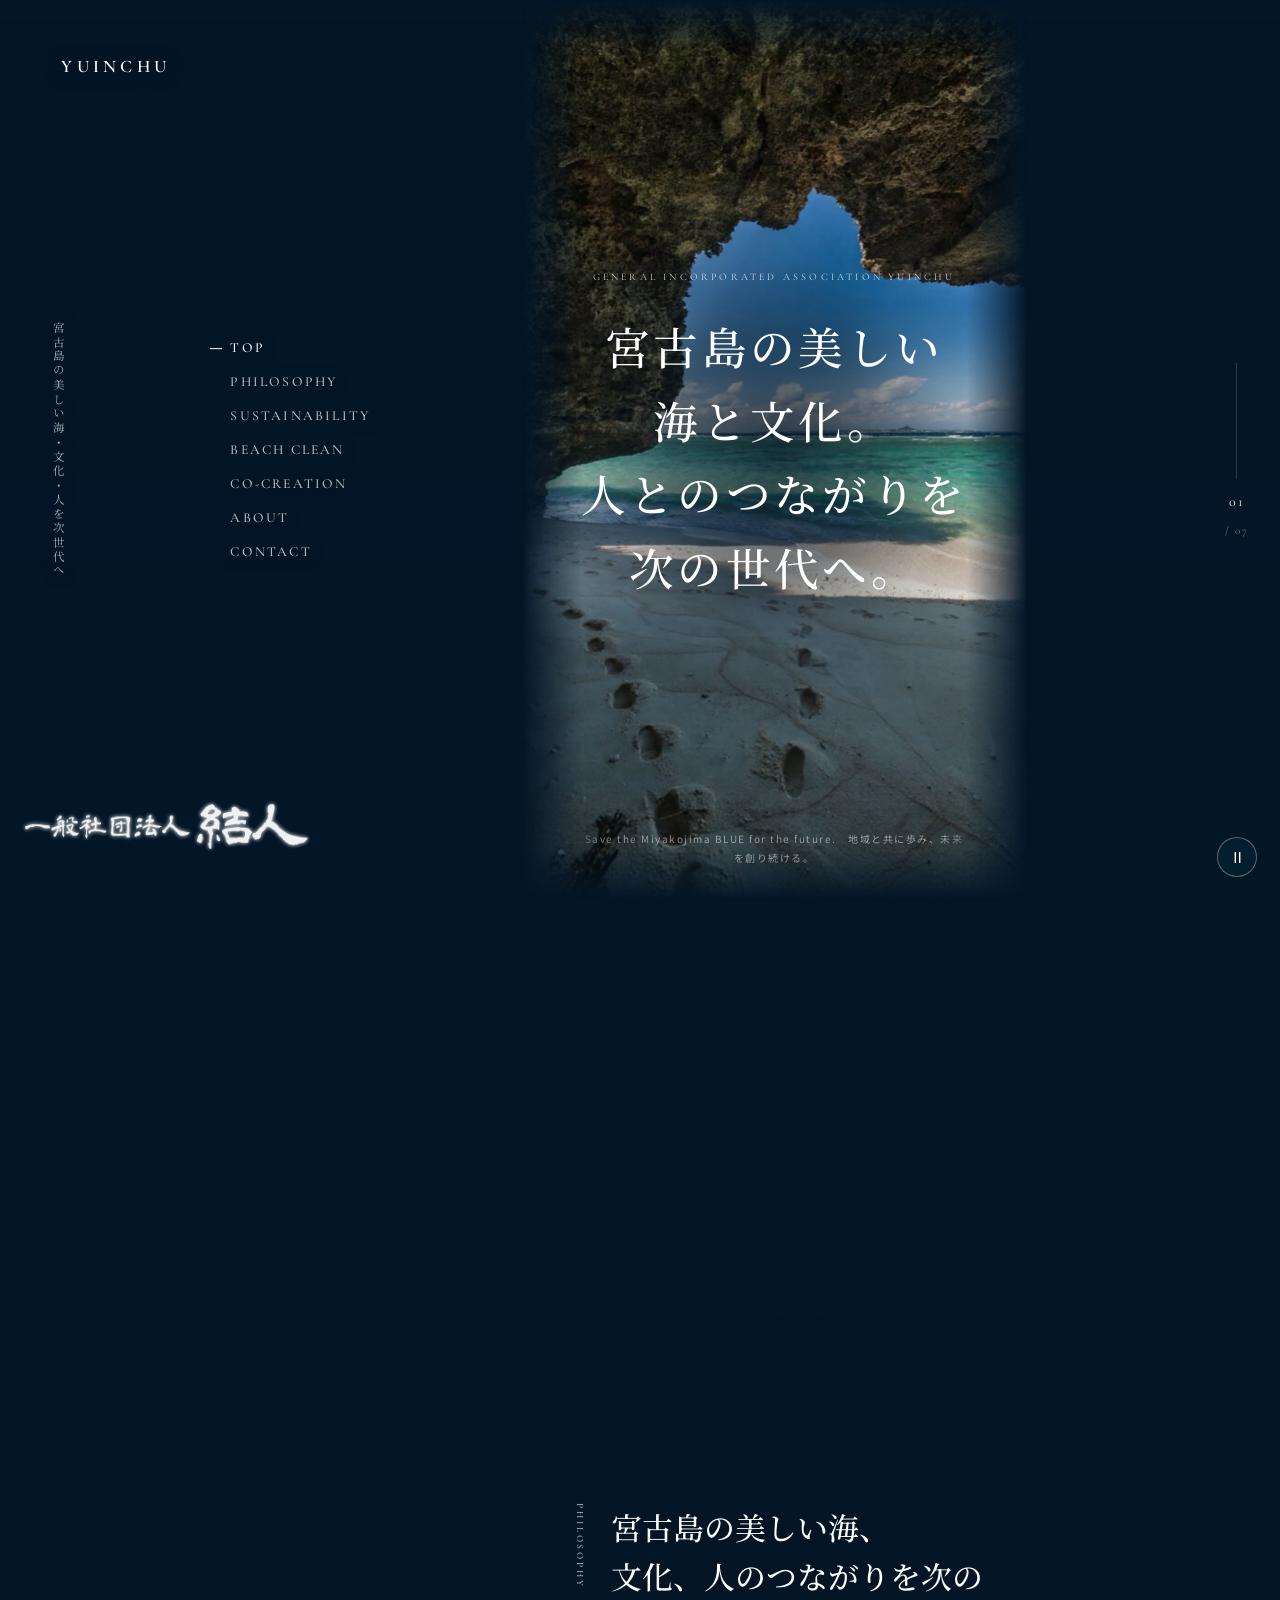
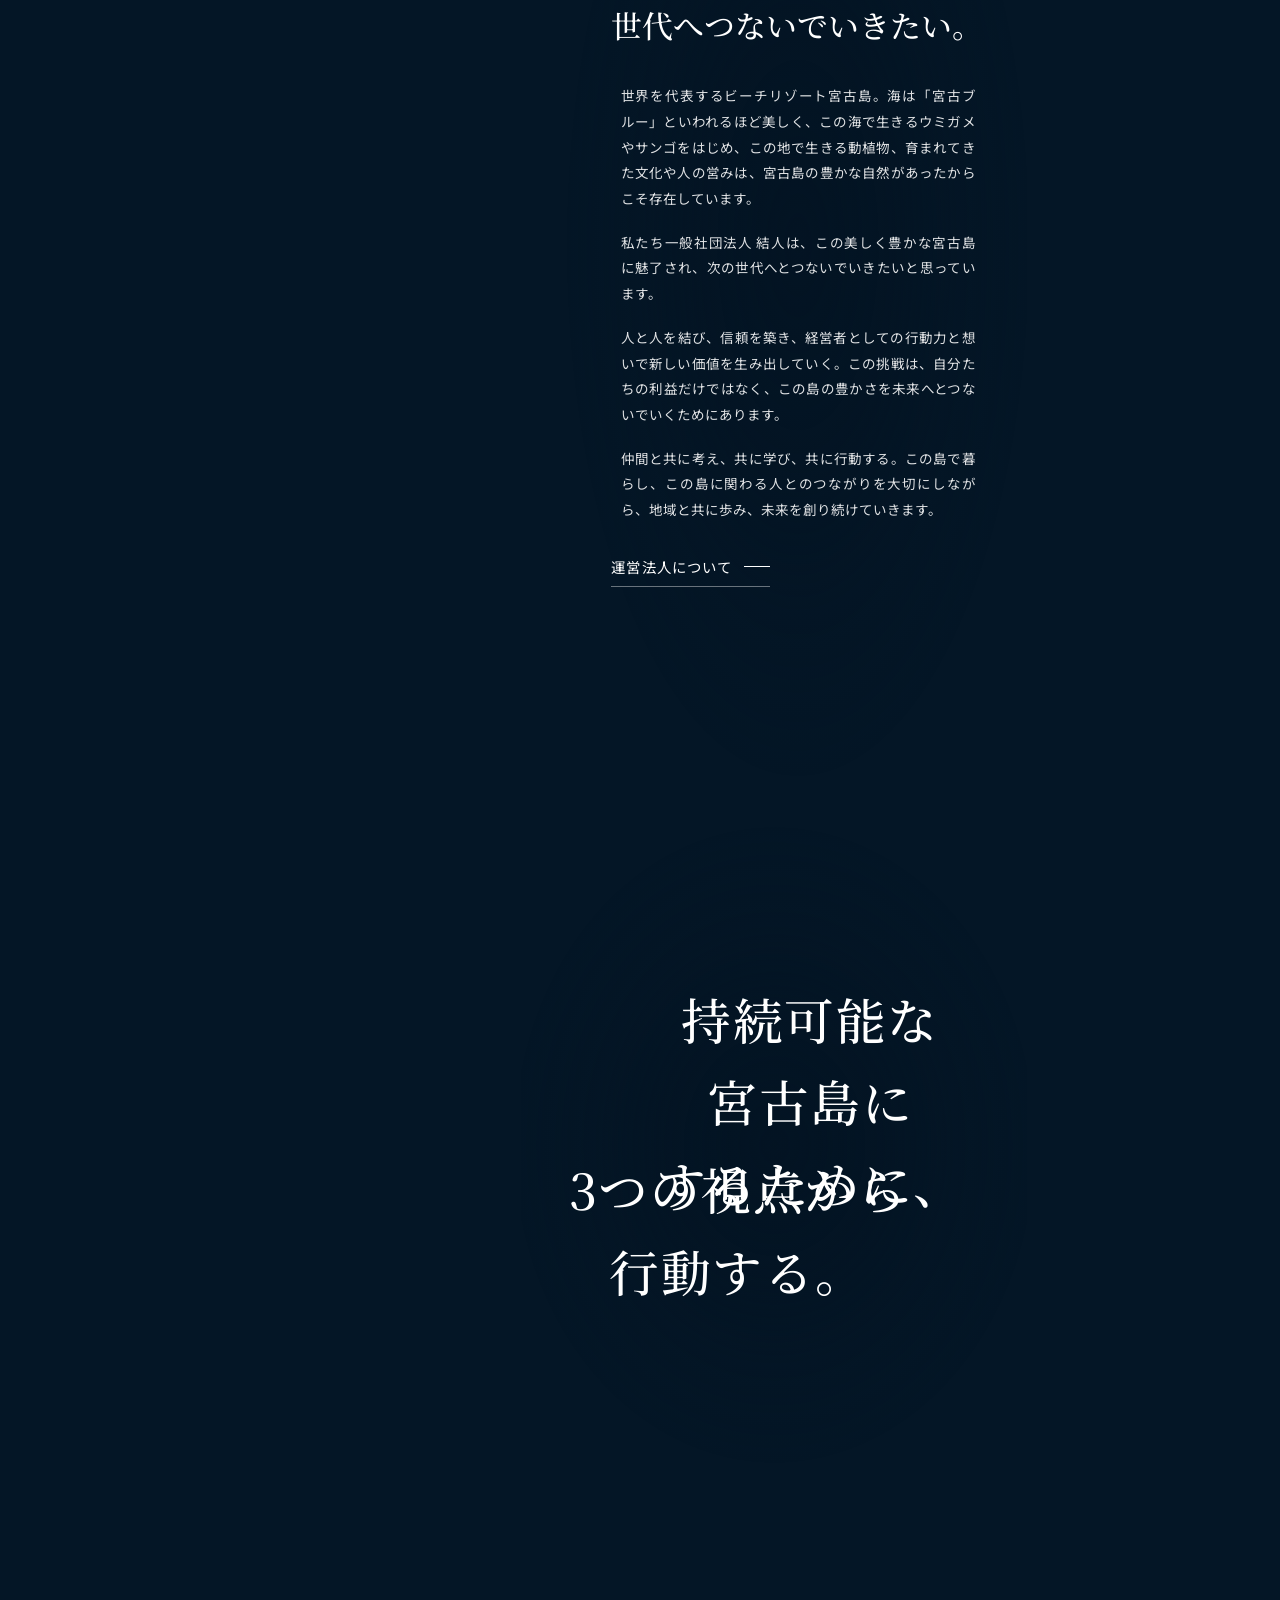
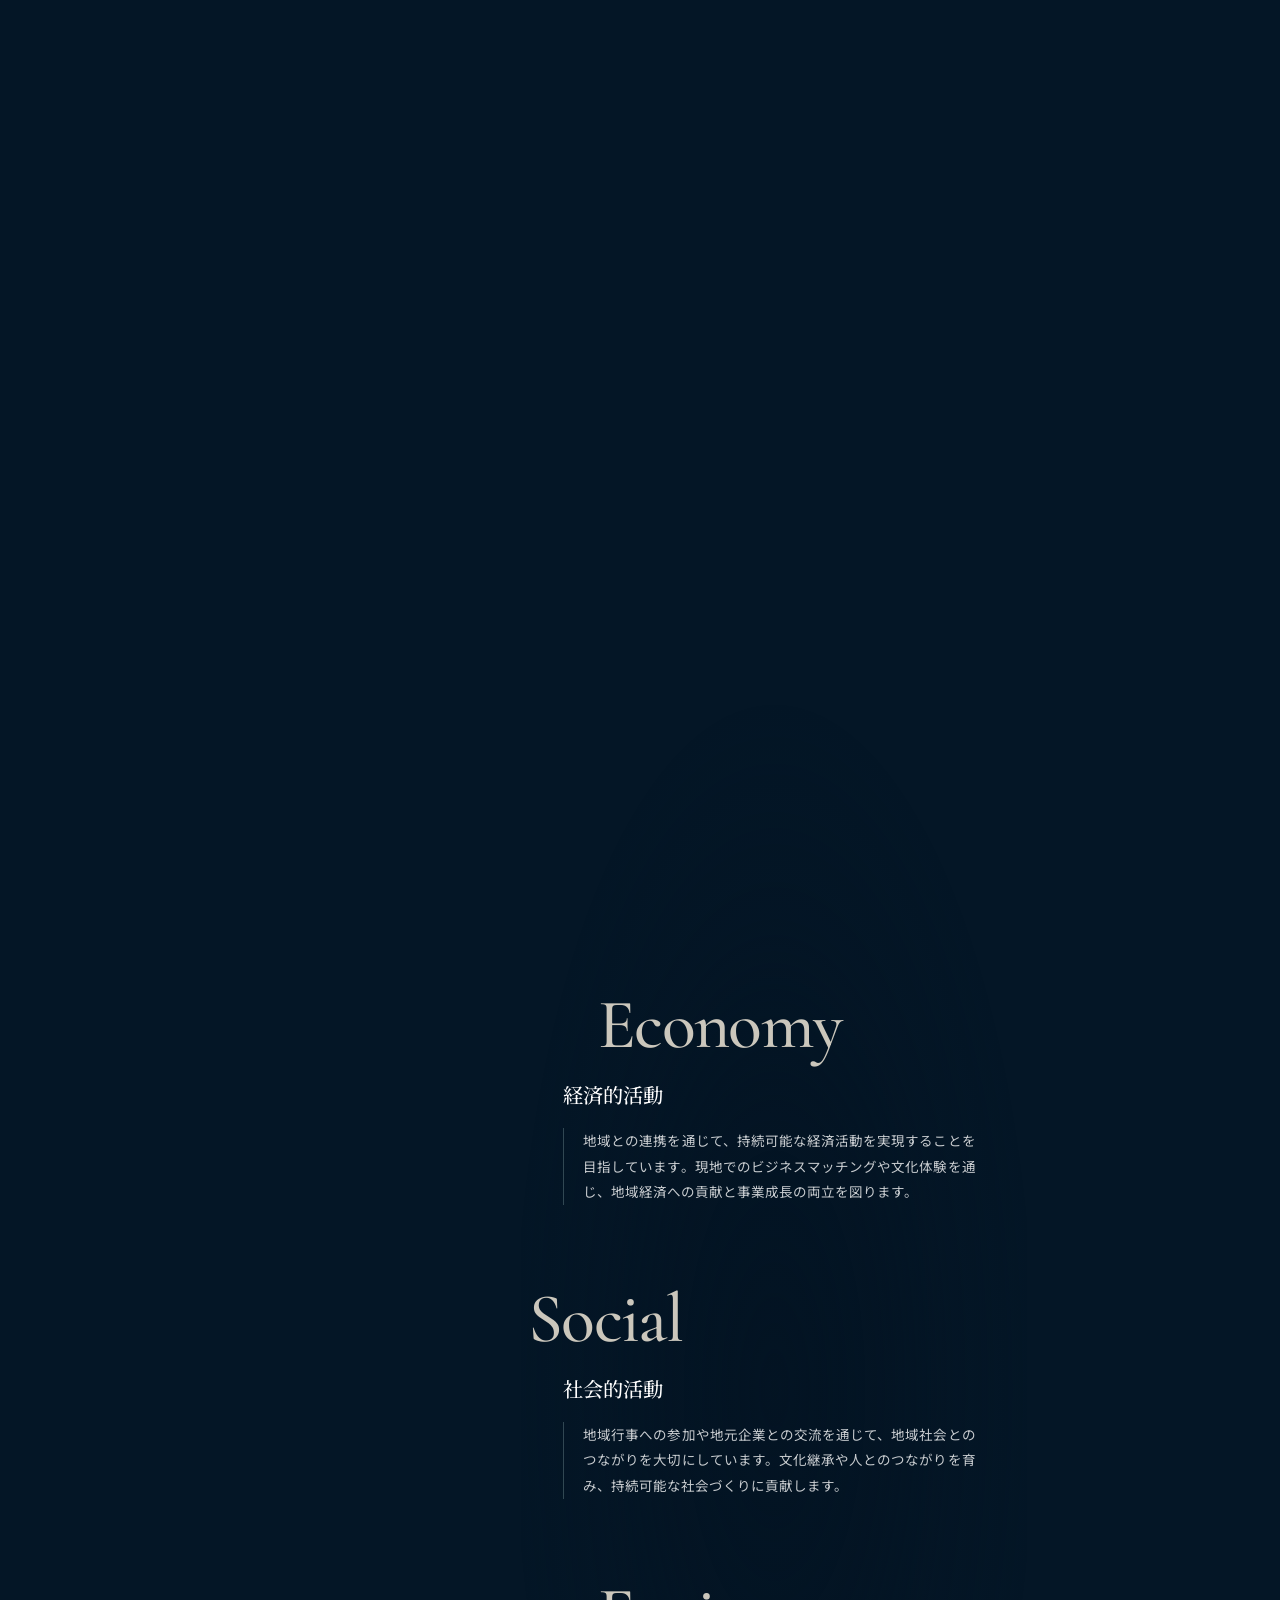
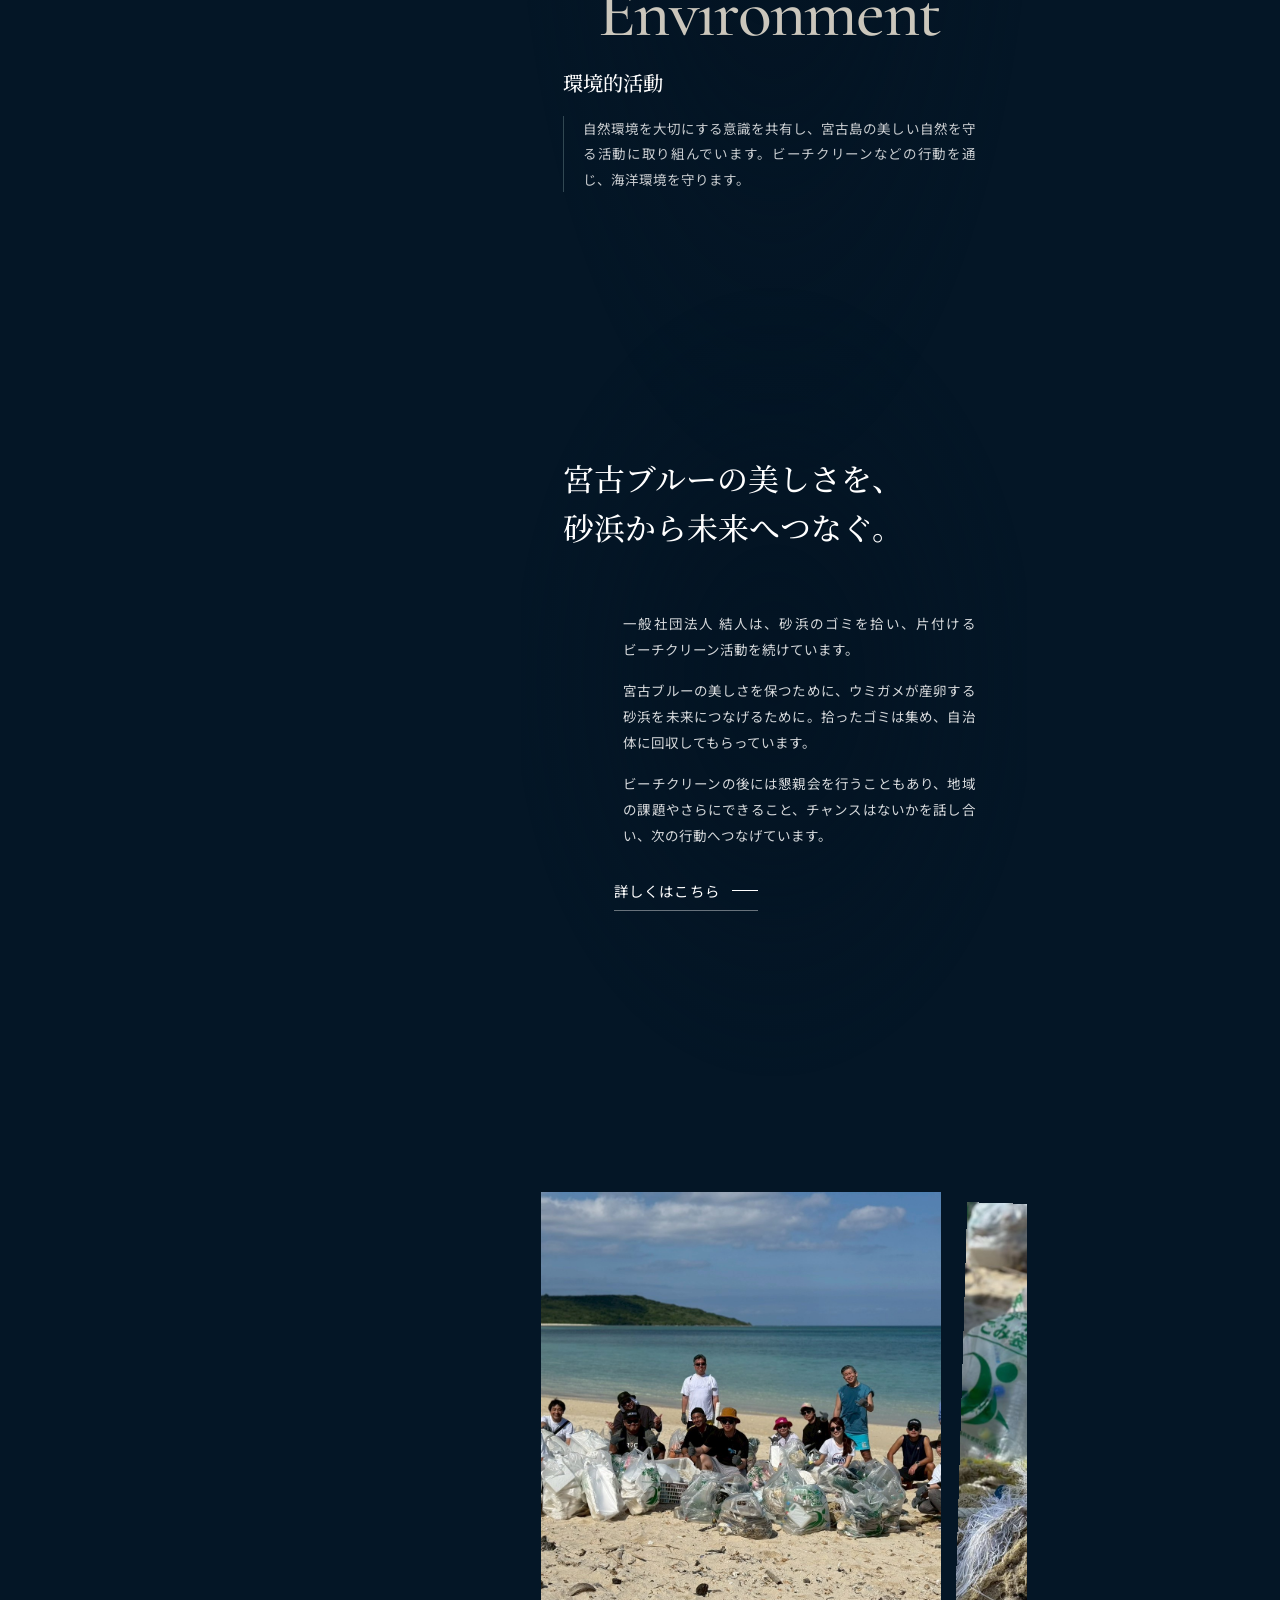
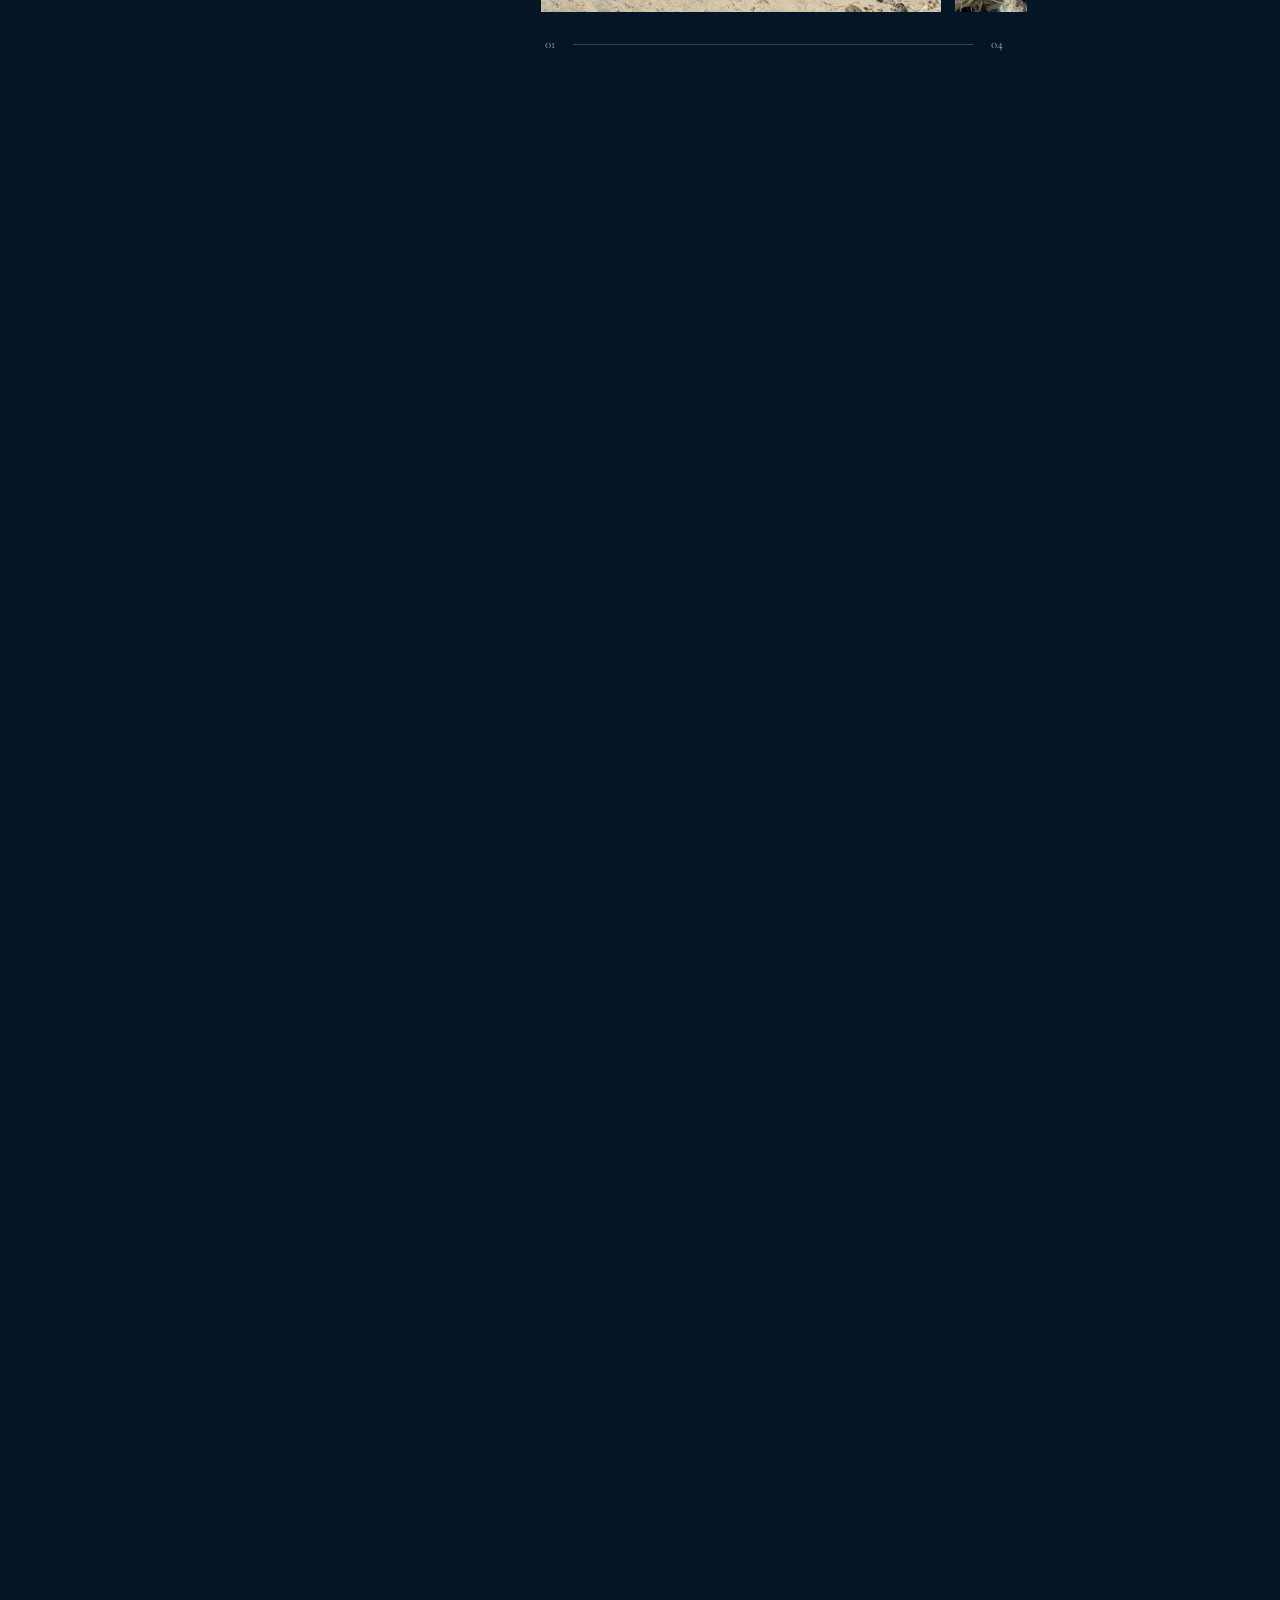
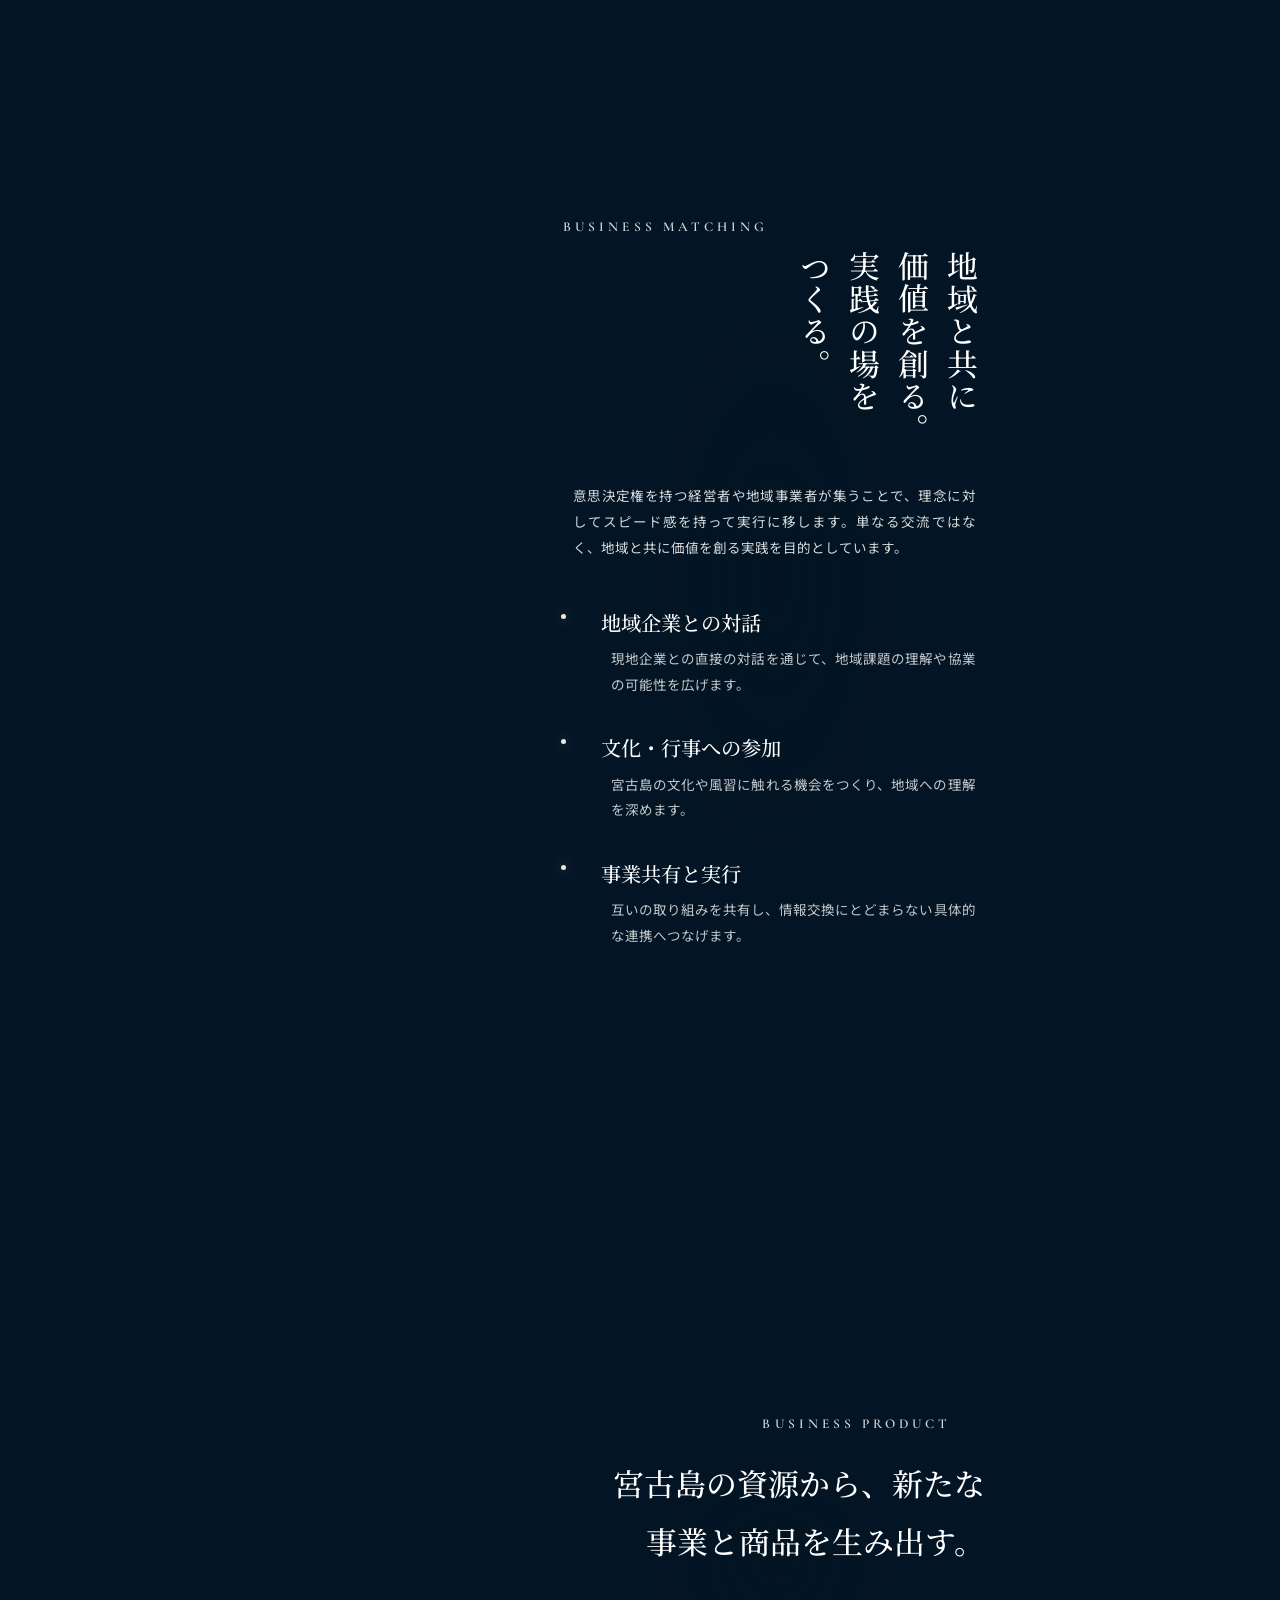
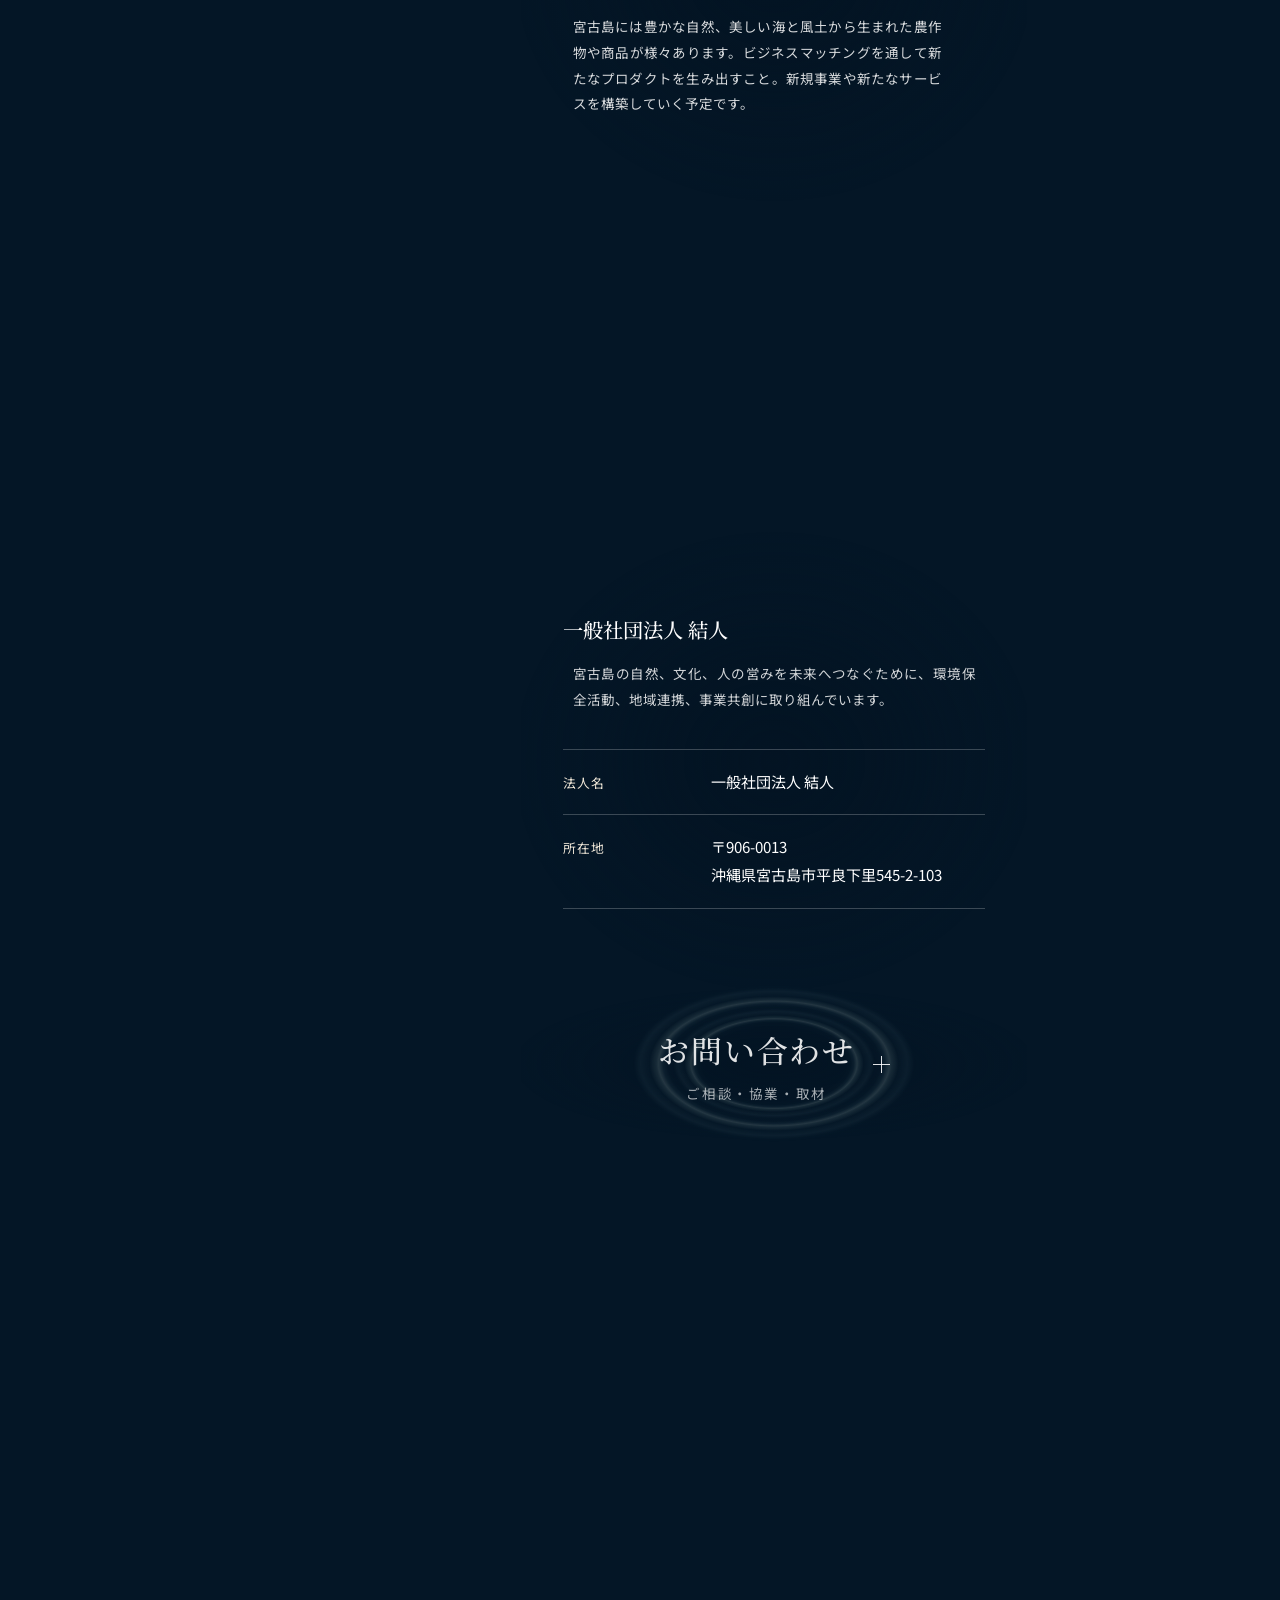
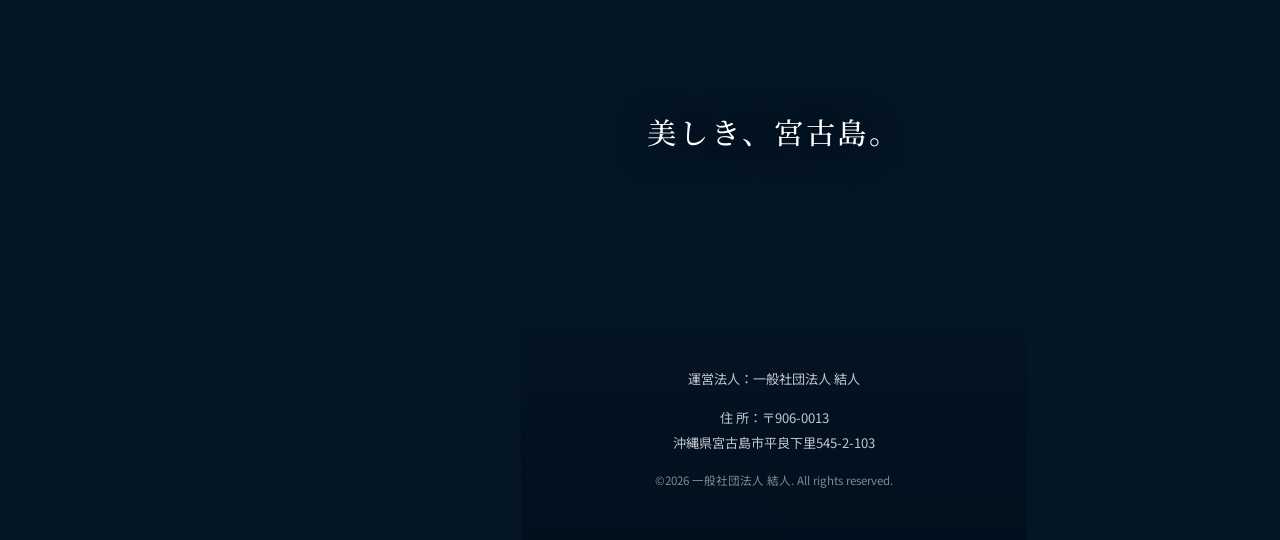
==== commit 3636aa53: "Refine hero exit and contact water ripples" ====
--- a/index.html
+++ b/index.html
@@ -10,7 +10,7 @@
   <!-- ⚠️ CSS より先に置く。あとから付けると、隠す前の文字が一瞬見えてしまう。
        JS を切ればこのクラスは付かず、見出しは最初から読める -->
   <script>document.documentElement.classList.add('js');</script>
-  <link rel="stylesheet" href="style_motion.css?v=260925-ripple-1">
+  <link rel="stylesheet" href="style_motion.css?v=260925-ripple-2">
   <link rel="preconnect" href="https://fonts.googleapis.com">
   <link rel="preconnect" href="https://fonts.gstatic.com" crossorigin>
   <link href="https://fonts.googleapis.com/css2?family=Noto+Sans+JP:wght@300;400;500;700&family=Noto+Serif+JP:wght@400;500;600&family=Cormorant+Garamond:wght@400;500;600&display=swap" rel="stylesheet">
@@ -251,8 +251,8 @@
 
   </main>
 
-  <script src="motion.js?v=260915-1"></script>
-  <script src="ripple.js?v=260925-5" defer></script>
+  <script src="motion.js?v=260925-2"></script>
+  <script src="ripple.js?v=260925-9" defer></script>
   <script>
     // シーンと映像の対応点は motion.js 内でまとめて測定する。
     initDive({
--- a/style_motion.css
+++ b/style_motion.css
@@ -24,8 +24,8 @@
 .motion-edition .hero__en { line-height: 1.8; font-size: 10px; }
 /* Sticky is enabled only after the choreography has initialized. JS failure stays a normal page. */
 .motion-ready .sc.sc--hero { display: block; height: 155svh; padding-block: 0; }
-.motion-ready .hero__hold { position: sticky; top: 0; height: 100svh; display: grid; align-items: center; }
-.motion-ready .hero__inner { transform: translate3d(0,var(--hero-y,0px),0) scale(var(--hero-scale,1)); opacity: var(--hero-alpha,1); }
+.motion-ready .hero__hold { position: sticky; top: 0; height: 100svh; display: grid; align-items: center; opacity: var(--hero-alpha,1); }
+.motion-ready .hero__inner { transform: translate3d(0,var(--hero-y,0px),0) scale(var(--hero-scale,1)); }
 .motion-ready .hero__title span { transform-origin: 50% 80%; }
 /* Waterline: type gathers around a shared horizon, rests, then releases. */
 .motion-ready .sc.sc--break { display: block; height: 195svh; min-height: 0; padding-block: 0; }
@@ -82,10 +82,25 @@
 .motion-ready .cocreation__head .t-lead { transform: translate3d(0,var(--co-y,0px),0); }
 .motion-edition .sc--product { min-height: 115svh; }
 .motion-edition .product__body .t-lead { line-height: 1.9; }
-.motion-edition .cta { position: relative; }
-.motion-edition .cta::after { content: ''; position: absolute; inset: -23px -10px; border: 1px solid #e7e4d940; border-radius: 50%; transform: scale(var(--cta-scale,.8)); opacity: var(--cta-opacity,0); pointer-events: none; transition: border-color .35s; }
-.motion-edition .cta:hover::after { border-color: #efe7d8; }
-.motion-edition .ask[open] .cta::after { opacity: 0; }
+.motion-edition .cta { position: relative; isolation: isolate; }
+.motion-edition .sc--contact { scroll-margin-top: min(24svh,170px); }
+.motion-edition .cta::before, .motion-edition .cta::after {
+  content: ''; position: absolute; z-index: -1; inset: -38px -42px; pointer-events: none;
+  border-radius: 49% 51% 48% 52%; opacity: .28; transform: scale(1);
+  background: radial-gradient(ellipse at 50% 50%, transparent 47%, #9ed8db24 49%, #e9fff27a 51%, #d0f4e54d 52%, transparent 55%, #a6d7df26 59%, transparent 62%);
+  filter: blur(.35px) drop-shadow(0 0 7px #bcefe866);
+}
+.motion-edition .cta::after { border-radius: 51% 49% 52% 48%; transform: scale(.72); }
+.motion-edition .cta.is-rippling::before { animation: contact-ripple 4.2s ease-out infinite; }
+.motion-edition .cta.is-rippling::after { animation: contact-ripple 4.2s ease-out -2.1s infinite; }
+.motion-edition .cta:hover::before, .motion-edition .cta:focus-visible::before { filter: blur(.2px) drop-shadow(0 0 12px #d9fff3aa); }
+.motion-edition .ask[open] .cta::before, .motion-edition .ask[open] .cta::after { animation: none; opacity: 0; }
+@keyframes contact-ripple {
+  0% { opacity: 0; transform: scale(.58,.70) rotate(-2deg); }
+  17% { opacity: .68; }
+  58% { opacity: .4; }
+  100% { opacity: 0; transform: scale(1.42,1.26) rotate(2deg); }
+}
 /* New reveal primitives: never applied until script is running, no forced replay on reverse scroll. */
 .motion-ready [data-arrive] { opacity: 0; transform: translateY(24px); transition: opacity .85s ease, transform 1.1s cubic-bezier(.16,1,.3,1); }
 .motion-ready [data-arrive].arrived { opacity: 1; transform: none; }
@@ -119,10 +134,15 @@
 .motion-paused .beach__track figure { transform: none !important; opacity: 1 !important; }
 .motion-paused .beach__strip { overflow-x: auto; }
 .motion-paused .water-ripple, .motion-paused .water-light { display: none; }
+.motion-paused .hero__hold { opacity: 1 !important; }
+.motion-paused .cta::before, .motion-paused .cta::after { opacity: .28; transform: scale(1); }
+.motion-paused .ask[open] .cta::before, .motion-paused .ask[open] .cta::after { opacity: 0; }
 .motion-paused *, .motion-paused *::before, .motion-paused *::after { animation: none !important; transition: none !important; }
 @media (prefers-reduced-motion: reduce) {
   ::view-transition-old(root), ::view-transition-new(root) { animation: none; }
   .water-ripple, .water-light { display: none; }
+  .motion-edition .cta::before, .motion-edition .cta::after { animation: none; opacity: .28; transform: scale(1); }
+  .motion-edition .ask[open] .cta::before, .motion-edition .ask[open] .cta::after { opacity: 0; }
   .motion-edition .global-nav a { transform: none; opacity: 1; transition: none; }
 }
 
